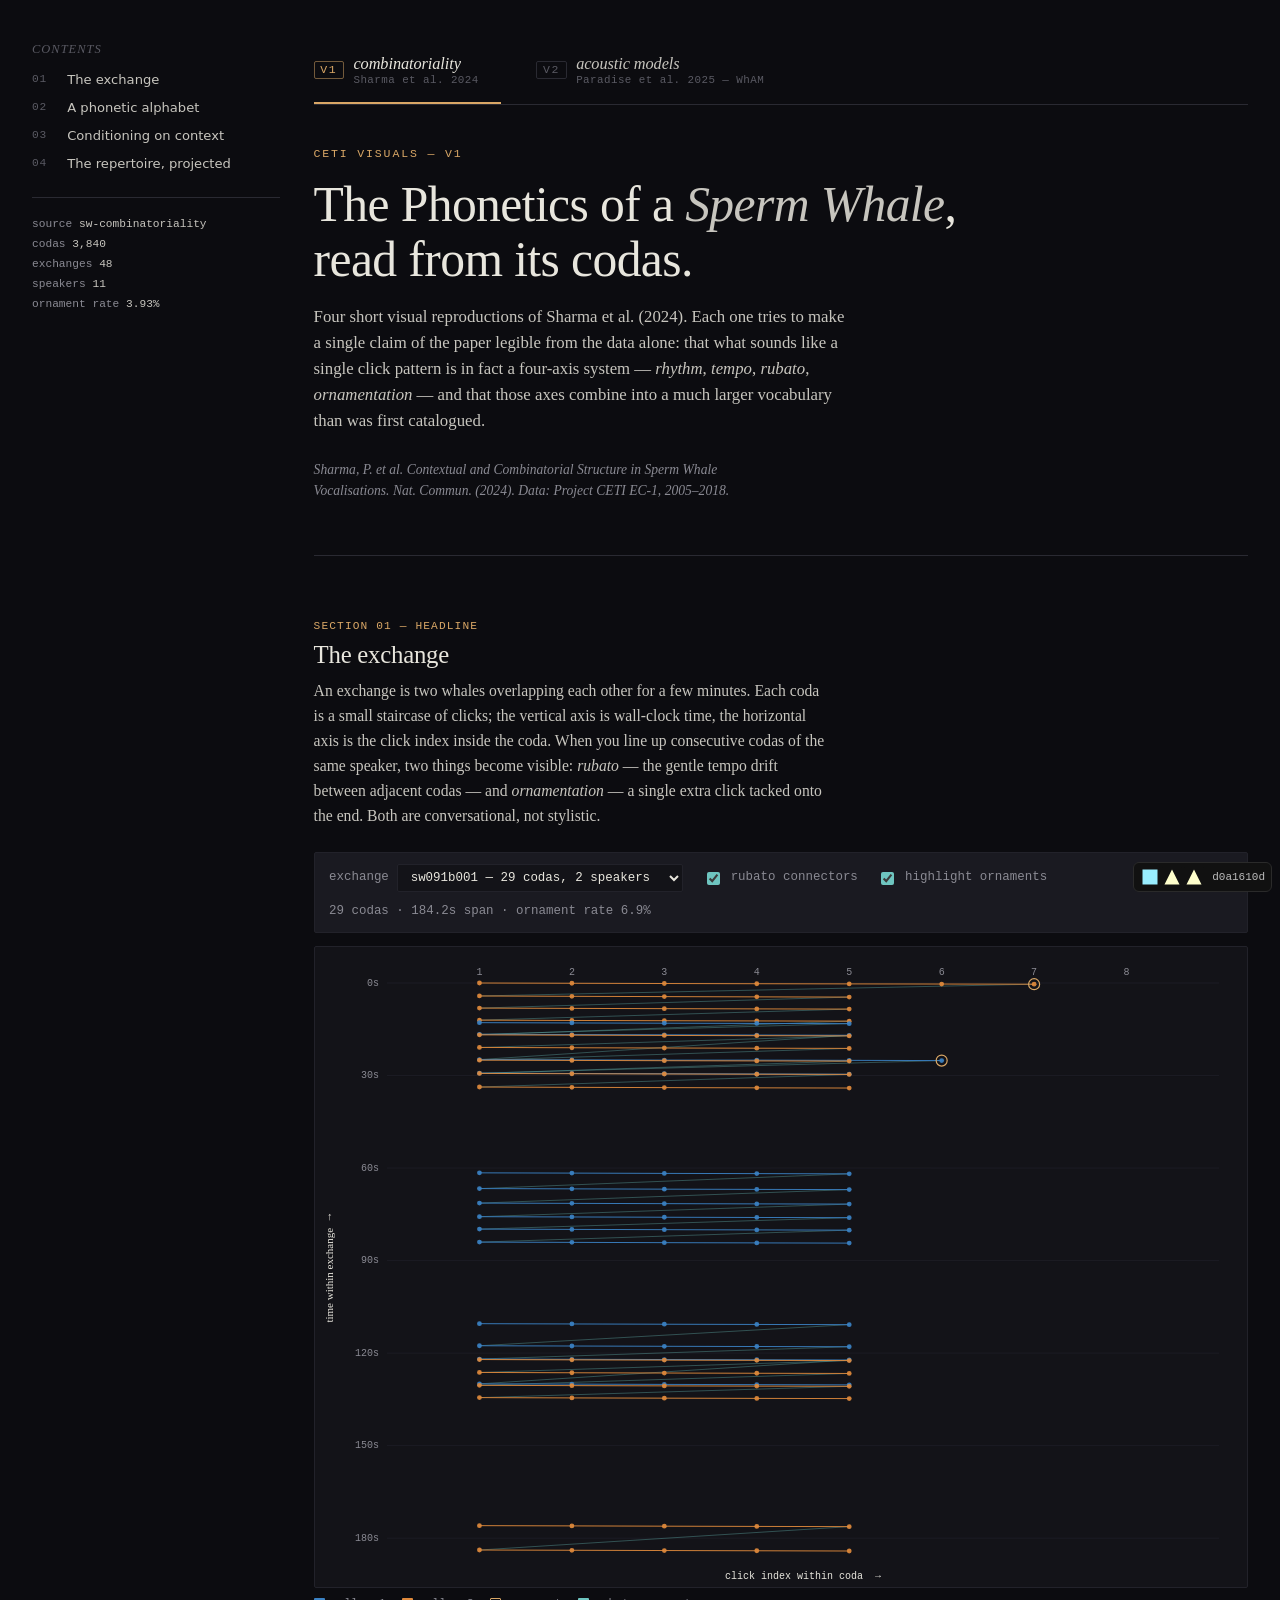
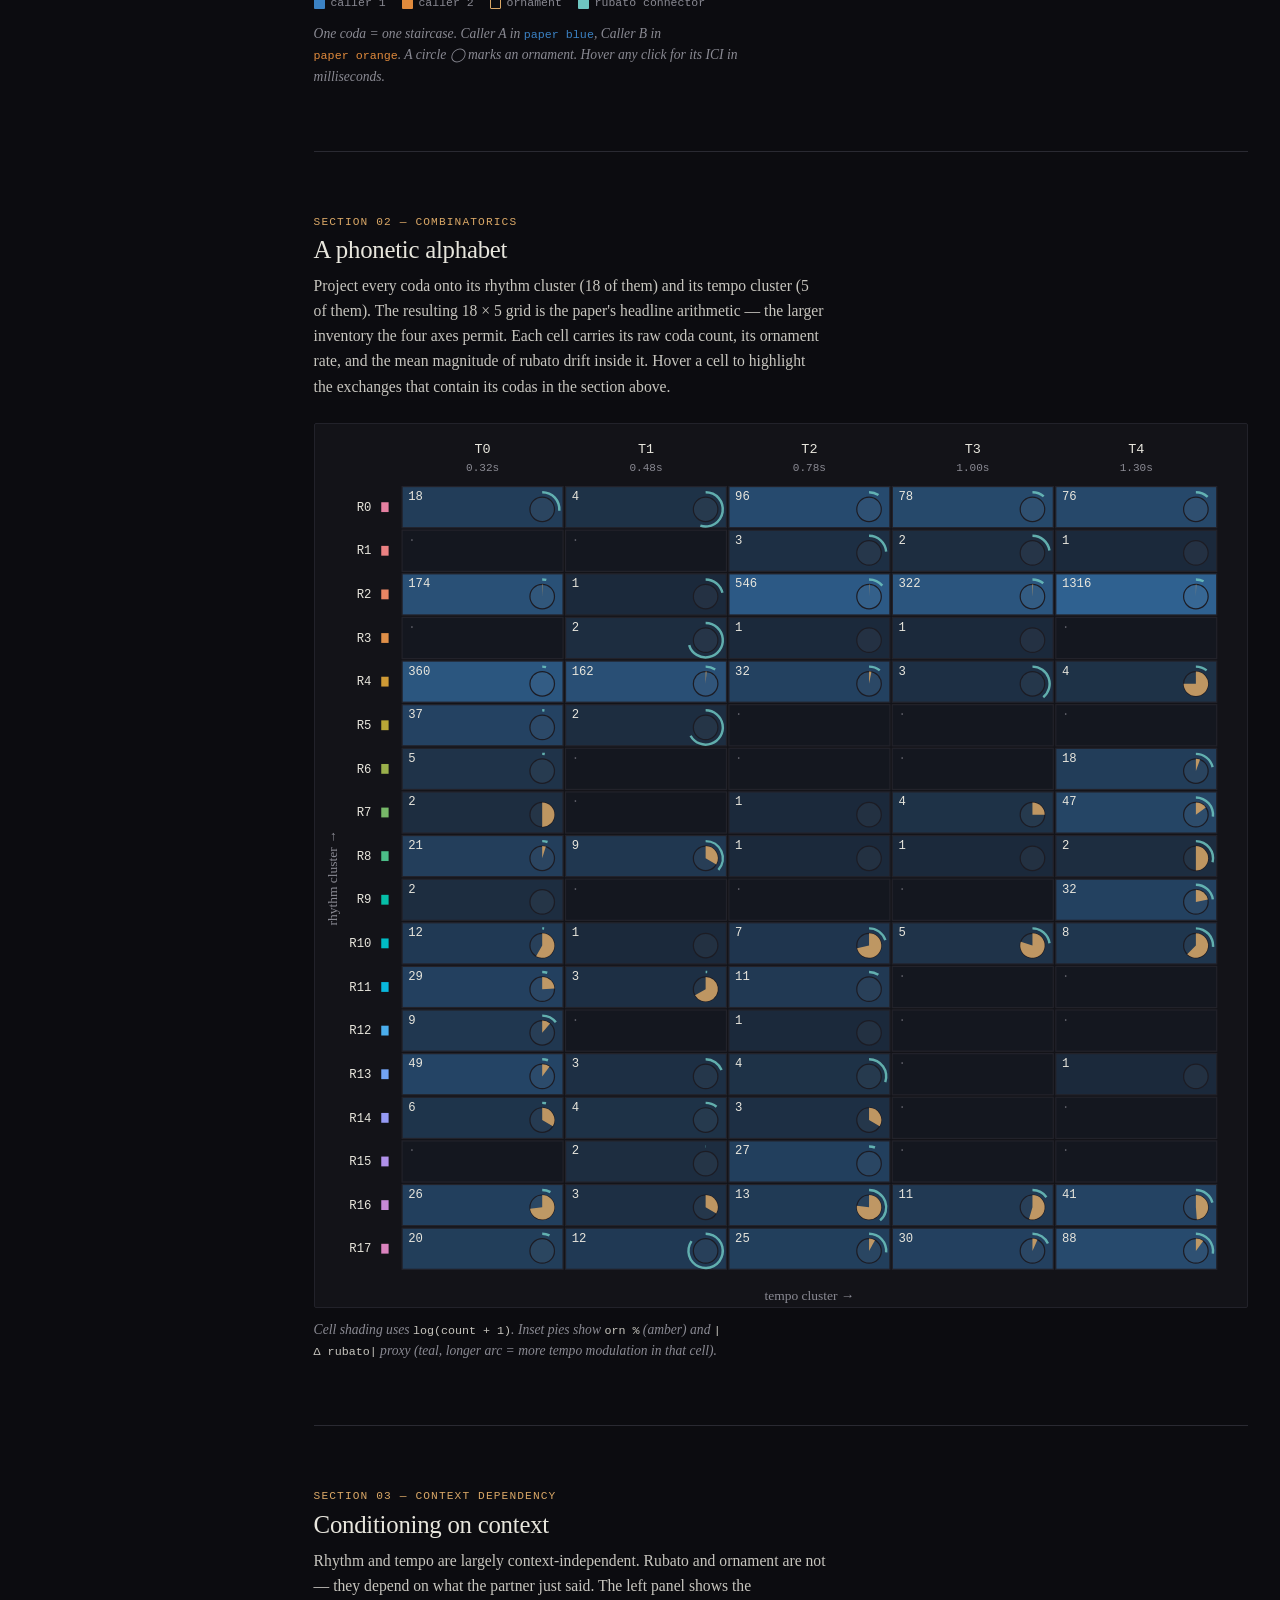
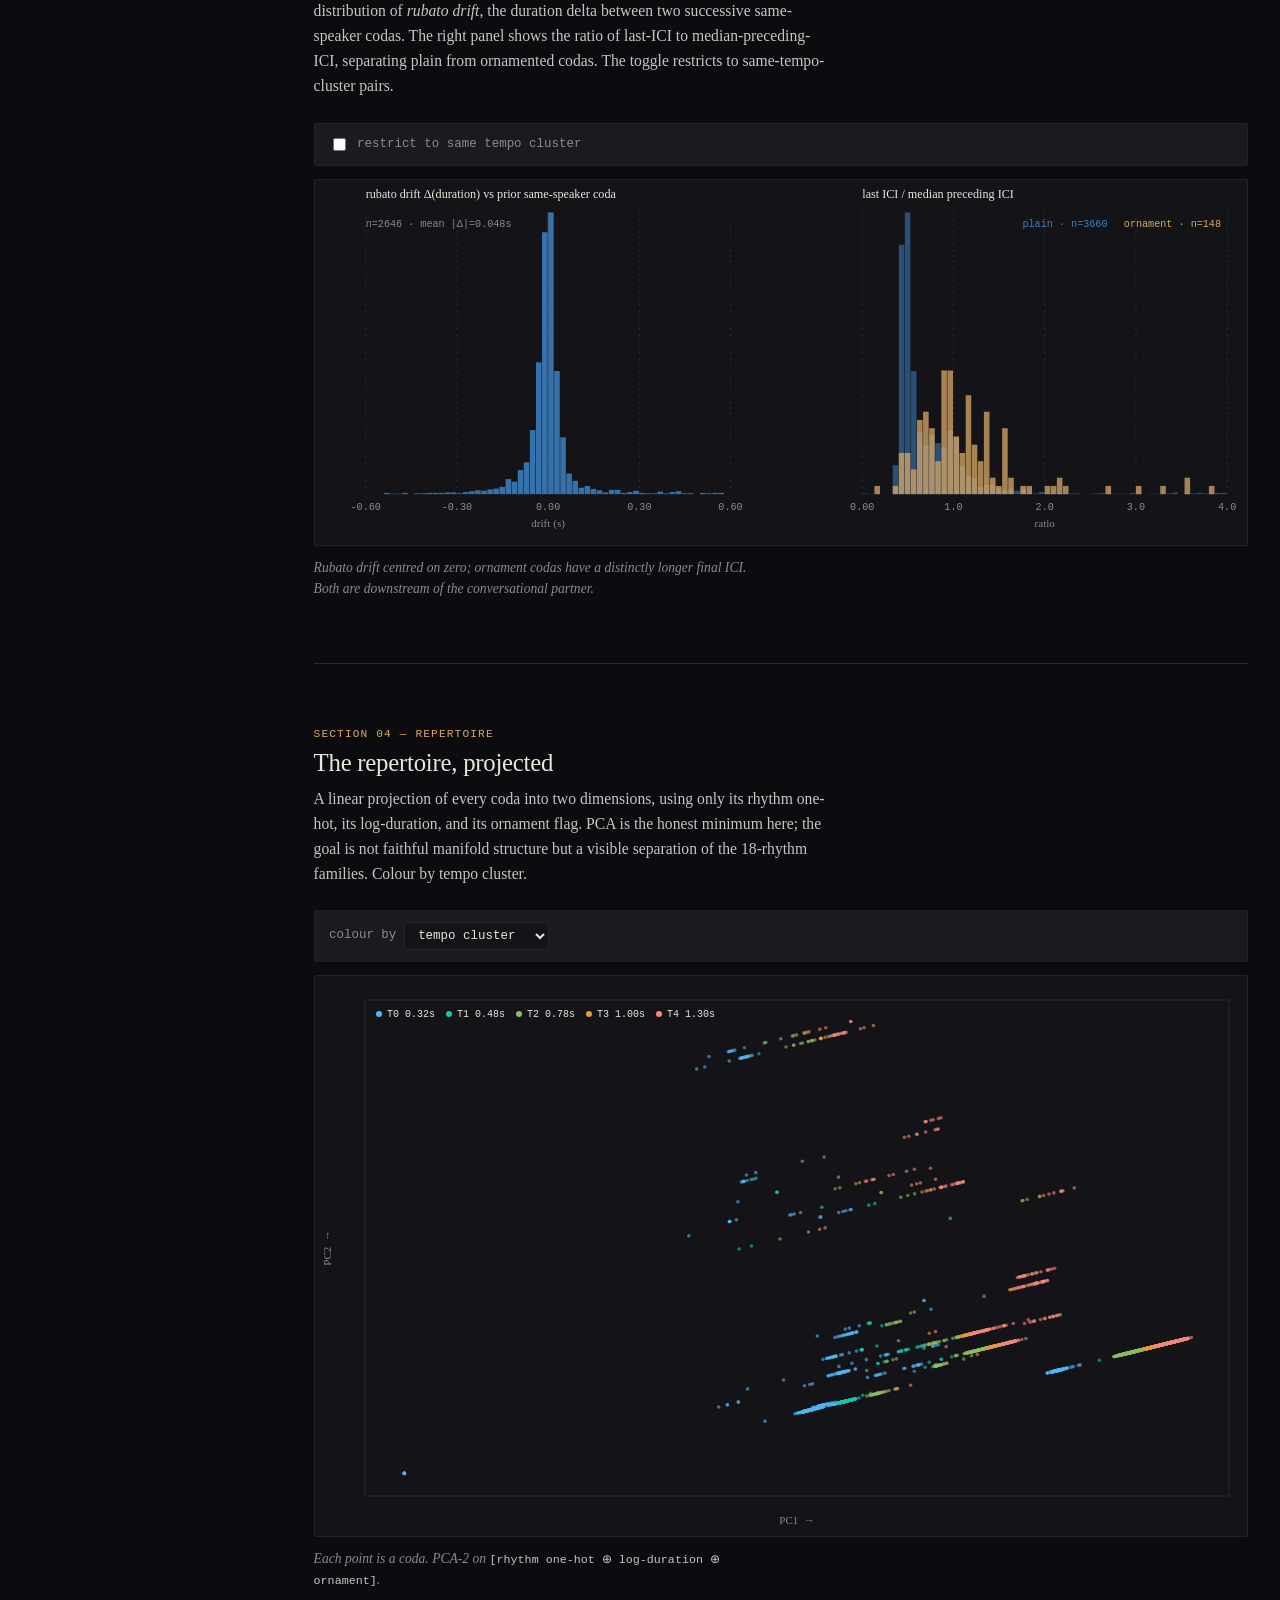
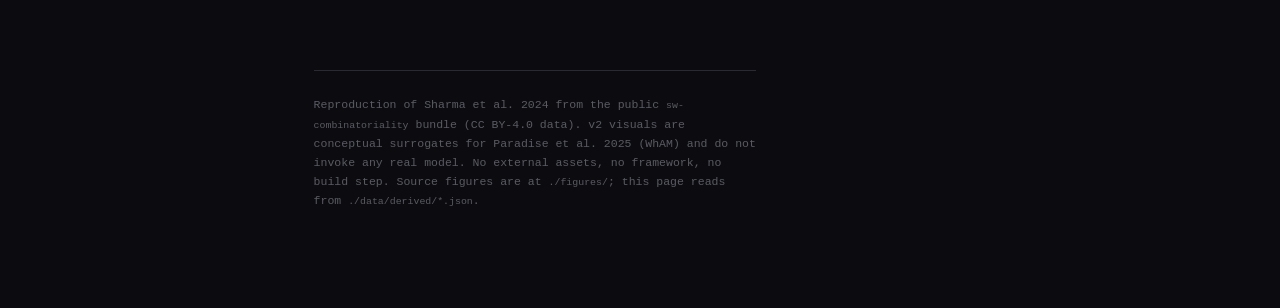
==== web/index.html @ a66e2227 "Initial public release — CETI-visuals v2 Local interactive reproductions of Sharma et al. (Nat Commu" ====
<!doctype html>
<html lang="en">
<head>
<meta charset="utf-8" />
<meta name="viewport" content="width=device-width, initial-scale=1" />
<title>The Phonetics of a Sperm Whale — a reproduction</title>
<link rel="stylesheet" href="styles.css?v=d0a1610d" />
  <meta http-equiv="Cache-Control" content="no-cache, no-store, must-revalidate">
  <meta http-equiv="Pragma" content="no-cache">
  <meta http-equiv="Expires" content="0">
  <meta name="cb" content="d0a1610d">
  <link rel="icon" type="image/svg+xml" href="public/cb-shapes/16.svg?v=d0a1610d">
  <script src="public/cb-badge.js?v=d0a1610d" defer></script>
</head>
<body>
<div class="page">

<aside class="toc" aria-label="Contents">
  <h2>Contents</h2>
  <ol id="toc-v1" class="toc-list">
    <li><a href="#v1/exchange">The exchange</a></li>
    <li><a href="#v1/grid">A phonetic alphabet</a></li>
    <li><a href="#v1/context">Conditioning on context</a></li>
    <li><a href="#v1/embedding">The repertoire, projected</a></li>
  </ol>
  <ol id="toc-v2" class="toc-list" hidden>
    <li><a href="#v2/pseudocoda">Pseudocoda playground</a></li>
    <li><a href="#v2/translation">Translation lattice</a></li>
    <li><a href="#v2/unmask">Token-stream unmask</a></li>
  </ol>
  <dl class="meta" id="dataset-meta">
    <dt>source</dt><dd>sw-combinatoriality</dd>
    <dt>codas</dt><dd id="m-codas">—</dd>
    <dt>exchanges</dt><dd id="m-exchanges">—</dd>
    <dt>speakers</dt><dd id="m-speakers">—</dd>
    <dt>ornament rate</dt><dd id="m-orn">—</dd>
  </dl>
</aside>

<main>

  <nav class="tab-bar" role="tablist" aria-label="Iterations">
    <button id="tab-v1" class="tab-button is-active" role="tab" aria-selected="true" data-tab="v1">
      <span class="tab-num">v1</span><span class="tab-label">combinatoriality</span>
      <span class="tab-meta">Sharma et&nbsp;al. 2024</span>
    </button>
    <button id="tab-v2" class="tab-button" role="tab" aria-selected="false" data-tab="v2">
      <span class="tab-num">v2</span><span class="tab-label">acoustic models</span>
      <span class="tab-meta">Paradise et&nbsp;al. 2025 — WhAM</span>
    </button>
  </nav>

  <!-- ============================ V1 GROUP ============================ -->
  <div class="tab-pane" data-pane="v1">

  <header class="cover">
    <div class="eyebrow">CETI visuals — v1</div>
    <h1>The Phonetics of a <em>Sperm Whale</em>,<br/>read from its codas.</h1>
    <p class="lede">
      Four short visual reproductions of Sharma et&nbsp;al. (2024). Each one tries
      to make a single claim of the paper legible from the data alone: that what
      sounds like a single click pattern is in fact a four-axis system —
      <em>rhythm</em>, <em>tempo</em>, <em>rubato</em>, <em>ornamentation</em> —
      and that those axes combine into a much larger vocabulary than was first
      catalogued.
    </p>
    <p class="citation">
      Sharma, P.&nbsp;et&nbsp;al. <em>Contextual and Combinatorial Structure in
      Sperm Whale Vocalisations.</em> Nat. Commun. (2024). Data: Project&nbsp;CETI
      EC-1, 2005&ndash;2018.
    </p>
  </header>

  <!-- 1. EXCHANGE PLOT -->
  <section class="visual" id="v1/exchange">
    <header>
      <h2><span class="num">Section 01 — headline</span>The exchange</h2>
      <p class="blurb">
        An exchange is two whales overlapping each other for a few minutes. Each
        coda is a small staircase of clicks; the vertical axis is wall-clock
        time, the horizontal axis is the click index inside the coda. When you
        line up consecutive codas of the same speaker, two things become
        visible: <em>rubato</em> — the gentle tempo drift between adjacent codas
        — and <em>ornamentation</em> — a single extra click tacked onto the
        end. Both are conversational, not stylistic.
      </p>
    </header>

    <div class="controls">
      <label>exchange
        <select id="ex-select"></select>
      </label>
      <label>
        <input type="checkbox" id="ex-rubato" checked />
        rubato connectors
      </label>
      <label>
        <input type="checkbox" id="ex-ornament" checked />
        highlight ornaments
      </label>
      <span style="flex: 1"></span>
      <span id="ex-summary" style="color: var(--muted);"></span>
    </div>

    <div class="viz-frame" id="ex-frame">
      <canvas id="exchange-canvas" width="900" height="640"></canvas>
      <div class="tooltip" id="ex-tooltip" style="opacity: 0;"></div>
    </div>
    <div class="legend" id="ex-legend"></div>
    <p class="caption">
      One coda = one staircase. Caller&nbsp;A in <span class="mono" style="color:#3b82c4">paper&nbsp;blue</span>,
      Caller&nbsp;B in <span class="mono" style="color:#e08a3c">paper&nbsp;orange</span>.
      A circle&nbsp;◯ marks an ornament. Hover any click for its ICI in
      milliseconds.
    </p>
  </section>

  <!-- 2. PHONETIC ALPHABET GRID -->
  <section class="visual" id="v1/grid">
    <header>
      <h2><span class="num">Section 02 — combinatorics</span>A phonetic alphabet</h2>
      <p class="blurb">
        Project every coda onto its rhythm cluster (18 of them) and its tempo
        cluster (5 of them). The resulting 18&nbsp;&times;&nbsp;5 grid is the
        paper's headline arithmetic — the larger inventory the four axes
        permit. Each cell carries its raw coda count, its ornament rate, and
        the mean magnitude of rubato drift inside it. Hover a cell to highlight
        the exchanges that contain its codas in the section above.
      </p>
    </header>
    <div class="viz-frame" id="grid-frame">
      <svg id="grid-svg" viewBox="0 0 760 720" preserveAspectRatio="xMidYMid meet"></svg>
      <div class="tooltip" id="grid-tooltip" style="opacity: 0;"></div>
    </div>
    <p class="caption">
      Cell shading uses <span class="mono">log(count&nbsp;+&nbsp;1)</span>. Inset
      pies show <span class="mono">orn&nbsp;%</span> (amber)
      and <span class="mono">|Δ&nbsp;rubato|</span> proxy (teal, longer arc = more
      tempo modulation in that cell).
    </p>
  </section>

  <!-- 3. CONTEXT-CONDITIONAL DISTRIBUTIONS -->
  <section class="visual" id="v1/context">
    <header>
      <h2><span class="num">Section 03 — context dependency</span>Conditioning on context</h2>
      <p class="blurb">
        Rhythm and tempo are largely context-independent. Rubato and ornament
        are not — they depend on what the partner just said. The left panel
        shows the distribution of <em>rubato drift</em>, the duration delta
        between two successive same-speaker codas. The right panel shows the
        ratio of last-ICI to median-preceding-ICI, separating plain from
        ornamented codas. The toggle restricts to same-tempo-cluster pairs.
      </p>
    </header>
    <div class="controls">
      <label>
        <input type="checkbox" id="ctx-same-tempo" />
        restrict to same tempo cluster
      </label>
    </div>
    <div class="viz-frame" id="context-frame">
      <svg id="context-svg" viewBox="0 0 920 360" preserveAspectRatio="xMidYMid meet"></svg>
    </div>
    <p class="caption">
      Rubato drift centred on zero; ornament codas have a distinctly longer
      final ICI. Both are downstream of the conversational partner.
    </p>
  </section>

  <!-- 4. 2D EMBEDDING -->
  <section class="visual" id="v1/embedding">
    <header>
      <h2><span class="num">Section 04 — repertoire</span>The repertoire, projected</h2>
      <p class="blurb">
        A linear projection of every coda into two dimensions, using only its
        rhythm one-hot, its log-duration, and its ornament flag. PCA is the
        honest minimum here; the goal is not faithful manifold structure but a
        visible separation of the 18-rhythm families. Colour by tempo cluster.
      </p>
    </header>
    <div class="controls">
      <label>colour by
        <select id="emb-colour-by">
          <option value="tempo">tempo cluster</option>
          <option value="rhythm">rhythm cluster</option>
          <option value="ornament">ornament</option>
          <option value="speaker">speaker</option>
        </select>
      </label>
    </div>
    <div class="viz-frame" id="emb-frame">
      <canvas id="embedding-canvas" width="900" height="560"></canvas>
      <div class="tooltip" id="emb-tooltip" style="opacity: 0;"></div>
    </div>
    <p class="caption">
      Each point is a coda. PCA-2 on
      <span class="mono">[rhythm one-hot ⊕ log-duration ⊕ ornament]</span>.
    </p>
  </section>

  </div><!-- /v1 pane -->

  <!-- ============================ V2 GROUP ============================ -->
  <div class="tab-pane" data-pane="v2" hidden>

  <header class="cover">
    <div class="eyebrow">CETI visuals — v2</div>
    <h1>The <em>Whale Acoustics Model</em>,<br/>read from its tokens.</h1>
    <p class="lede">
      Three counterparts to the WhAM paper. Where v1 reads codas as discrete
      categories, WhAM reads them as audio token sequences and trains a
      transformer to predict, translate, and generate them. The visuals here
      operationalise the three moves WhAM makes:
      <em>generation</em> from latent control, <em>translation</em> from foreign
      acoustic prompts, and <em>iterative unmasking</em> of partially-revealed
      sequences. None of this runs a real transformer in the browser — the goal
      is to make each move legible from a small surrogate.
    </p>
    <p class="citation">
      Paradise, O.&nbsp;et&nbsp;al. <em>WhAM: Towards A Translative Model of
      Sperm Whale Vocalization.</em> NeurIPS 2025 (arXiv:2512.02206).
      Visuals are <em>conceptual</em>, not model outputs.
    </p>
  </header>

  <!-- 1. PSEUDOCODA PLAYGROUND -->
  <section class="visual" id="v2/pseudocoda">
    <header>
      <h2><span class="num">Section 01 — generation</span>Pseudocoda playground</h2>
      <p class="blurb">
        WhAM samples from a learned acoustic distribution. Here we expose the
        four axes from Sharma et&nbsp;al. as direct controls and compose the
        ICI sequence by hand: pick a rhythm shape (normalised cumulative ICI
        centroid), scale by tempo, drift each repeat by a fixed rubato, optionally
        append an ornament click. This is the <em>feature-level</em> analogue of
        WhAM's generation pipeline — what changes when you turn each knob.
      </p>
    </header>
    <div class="controls">
      <label>rhythm
        <select id="ps-rhythm"></select>
      </label>
      <label>tempo
        <select id="ps-tempo"></select>
      </label>
      <label>rubato drift
        <input type="range" id="ps-rubato" min="-0.30" max="0.30" step="0.01" value="0.05" />
        <span class="mono" id="ps-rubato-val">+0.05 s</span>
      </label>
      <label>
        <input type="checkbox" id="ps-ornament" />
        ornament
      </label>
      <label>repeats
        <input type="range" id="ps-repeats" min="1" max="8" step="1" value="3" />
        <span class="mono" id="ps-repeats-val">3</span>
      </label>
      <span style="flex: 1"></span>
      <button id="ps-play" type="button">▶ play</button>
    </div>
    <div class="viz-frame" id="ps-frame">
      <canvas id="pseudocoda-canvas" width="900" height="420"></canvas>
      <div class="tooltip" id="ps-tooltip" style="opacity: 0;"></div>
    </div>
    <p class="caption">
      Each staircase is one synthetic coda. Across repeats, the tempo drifts by
      <span class="mono">±rubato</span> seconds per repeat. The ornament toggle
      duplicates the final ICI as a trailing click. Audio = 1&nbsp;ms exponentially
      decaying sine bursts at 5&nbsp;kHz, played at the ICI timestamps.
    </p>
  </section>

  <!-- 2. TRANSLATION LATTICE -->
  <section class="visual" id="v2/translation">
    <header>
      <h2><span class="num">Section 02 — translation</span>Translation lattice</h2>
      <p class="blurb">
        WhAM translates non-coda audio into coda acoustic style; the Fréchet
        Audio Distance to natural codas drops dramatically. We can't run the
        model in the browser, but we can pose the geometric question: given a
        few synthetic input prompts in feature space, where does each one land
        when projected onto the nearest natural-coda neighbourhood? The dotted
        baseline is the median pairwise distance among natural codas — the
        threshold below which WhAM's output is FAD-indistinguishable.
      </p>
    </header>
    <div class="controls">
      <label>
        <input type="checkbox" id="tx-translate" />
        translate
      </label>
      <label>distance
        <select id="tx-metric">
          <option value="euclid">euclidean</option>
          <option value="cosine">cosine</option>
        </select>
      </label>
      <span style="flex: 1"></span>
      <span id="tx-summary" style="color: var(--muted);"></span>
    </div>
    <div class="viz-frame" id="tx-frame">
      <canvas id="translation-canvas" width="900" height="520"></canvas>
      <div class="tooltip" id="tx-tooltip" style="opacity: 0;"></div>
    </div>
    <p class="caption">
      Background grey = natural-coda PCA cloud (same projection as v1
      §4). Foreground markers = synthetic input prompts. With <em>translate</em>
      off, each prompt sits in its own corner of feature space. On, each animates
      to its nearest natural-coda neighbour; the diamond is the post-translation
      position, the line is the path.
    </p>
  </section>

  <!-- 3. TOKEN-STREAM UNMASK -->
  <section class="visual" id="v2/unmask">
    <header>
      <h2><span class="num">Section 03 — iterative unmask</span>Token-stream unmask</h2>
      <p class="blurb">
        VampNet (WhAM's base) tokenises audio, masks a random subset of tokens,
        and generates the missing ones via iterative parallel decoding — each
        step fills the most-confident positions first. Here we run the same loop
        at the ICI level: take a real coda, mask 40 % of its positions, and
        fill them one round at a time using the natural-coda cloud as a
        nearest-neighbour oracle. The certainty heat-strip below the tiles shows
        how confident the predictor is at each remaining masked position.
      </p>
    </header>
    <div class="controls">
      <label>coda
        <select id="um-coda"></select>
      </label>
      <button id="um-mask" type="button">mask 40&nbsp;%</button>
      <button id="um-step" type="button">step</button>
      <button id="um-reset" type="button">reset</button>
      <span style="flex: 1"></span>
      <span id="um-summary" style="color: var(--muted);"></span>
    </div>
    <div class="viz-frame" id="um-frame">
      <canvas id="unmask-canvas" width="900" height="320"></canvas>
      <div class="tooltip" id="um-tooltip" style="opacity: 0;"></div>
    </div>
    <p class="caption">
      One tile per click position; colour bins the ICI (faster = blue, slower =
      amber). Grey tiles are masked. Each <em>step</em> reveals the most-confident
      masked positions in parallel; below, the certainty strip
      (1&nbsp;−&nbsp;normalised distance) shrinks as the predictor commits.
    </p>
  </section>

  </div><!-- /v2 pane -->

  <footer class="foot">
    Reproduction of Sharma et&nbsp;al. 2024 from the public
    <span class="mono">sw-combinatoriality</span> bundle (CC&nbsp;BY-4.0 data).
    v2 visuals are conceptual surrogates for Paradise et&nbsp;al. 2025 (WhAM)
    and do not invoke any real model. No external assets, no framework, no
    build step. Source figures are at <span class="mono">./figures/</span>;
    this page reads from <span class="mono">./data/derived/*.json</span>.
  </footer>

</main>
</div>

<script type="module" src="app.js?v=d0a1610d"></script>
</body>
</html>
---- web/styles.css ----
/*
 * CETI-visuals — dark editorial typography for a scientific monograph
 *
 * Internal colour reasoning in OKLCH; output is sRGB hex baked at design time.
 *   bg:        L=0.13 — near-black, sits below paper
 *   surface:   L=0.18 — panel surfaces
 *   ink:       L=0.92 C=0.01 H=80 — warm off-white body text
 *   muted:     L=0.68 — secondary text
 *   amber:     L=0.78 C=0.13 H=80 — ornament + emphasis (chrome)
 *   teal:      L=0.72 C=0.10 H=200 — links + hover (chrome)
 *   paper-blue / paper-orange: data encodings ONLY, never chrome
 */

:root {
  --bg: #0c0c10;
  --bg-elevated: #131318;
  --surface: #1a1a21;
  --border: #22222a;
  --ink: #e8e6dd;
  --ink-soft: #c7c5be;
  --muted: #8a8a93;
  --muted-soft: #5a5a63;
  --amber: #d9a766;
  --teal: #6ec5c0;
  --rule: #2a2a32;

  --paper-blue: #3b82c4;
  --paper-orange: #e08a3c;

  --serif: "Source Serif 4", "Source Serif Pro", "EB Garamond", Georgia, serif;
  --mono: "JetBrains Mono", "SF Mono", ui-monospace, Menlo, monospace;
  --sans: -apple-system, BlinkMacSystemFont, system-ui, sans-serif;

  --measure-prose: 64ch;
  --measure-figure: 92ch;
  --gutter: 1.6rem;
}

* { box-sizing: border-box; }

html, body {
  margin: 0;
  padding: 0;
  background: var(--bg);
  color: var(--ink);
  font-family: var(--serif);
  font-size: 16px;
  line-height: 1.55;
  font-feature-settings: "kern", "liga", "onum";
  text-rendering: optimizeLegibility;
  -webkit-font-smoothing: antialiased;
}

a {
  color: var(--teal);
  text-decoration: none;
  border-bottom: 1px solid color-mix(in srgb, var(--teal) 35%, transparent);
  transition: border-color 120ms;
}
a:hover { border-bottom-color: var(--teal); }

code, kbd, samp, .mono { font-family: var(--mono); font-size: 0.86em; }

/* Page frame ---------------------------------------------------------------- */

.page {
  display: grid;
  grid-template-columns: 16rem minmax(0, 1fr);
  gap: var(--gutter);
  max-width: 1480px;
  margin: 0 auto;
  padding: 2.5rem 2rem 6rem;
}

@media (max-width: 900px) {
  .page { grid-template-columns: 1fr; padding: 1.25rem 1rem 4rem; }
  .toc { position: static; }
}

/* Table of contents -------------------------------------------------------- */

.toc {
  position: sticky;
  top: 1.5rem;
  align-self: start;
  font-family: var(--sans);
  font-size: 0.82rem;
  line-height: 1.45;
  color: var(--muted);
  padding-right: 0.5rem;
  max-height: calc(100vh - 3rem);
  overflow-y: auto;
}

.toc h2 {
  font-family: var(--serif);
  font-style: italic;
  font-weight: 400;
  font-size: 0.78rem;
  letter-spacing: 0.08em;
  text-transform: uppercase;
  color: var(--muted-soft);
  margin: 0 0 0.75rem;
}

.toc ol { list-style: none; padding: 0; margin: 0; counter-reset: section; }
.toc li {
  counter-increment: section;
  margin: 0.55rem 0;
  position: relative;
  padding-left: 2.2rem;
}
.toc li::before {
  content: counter(section, decimal-leading-zero);
  position: absolute;
  left: 0;
  top: 0.1em;
  font-family: var(--mono);
  font-size: 0.7rem;
  color: var(--muted-soft);
  letter-spacing: 0.06em;
}
.toc a {
  color: var(--ink-soft);
  border-bottom: none;
}
.toc a:hover { color: var(--teal); }
.toc .meta {
  margin-top: 1.5rem;
  padding-top: 1rem;
  border-top: 1px solid var(--rule);
  font-family: var(--mono);
  font-size: 0.7rem;
  color: var(--muted-soft);
  line-height: 1.8;
}
.toc .meta dt { display: inline; color: var(--muted); }
.toc .meta dd { display: inline; margin: 0; color: var(--ink-soft); }
.toc .meta dt::after { content: "  "; }
.toc .meta dd::after { content: ""; display: block; }

/* Main column -------------------------------------------------------------- */

main { min-width: 0; }

/* Tab bar ------------------------------------------------------------------ */

.tab-bar {
  display: flex;
  gap: 0;
  align-items: stretch;
  border-bottom: 1px solid var(--rule);
  margin-bottom: 2.5rem;
}
.tab-button {
  appearance: none;
  background: transparent;
  border: none;
  border-bottom: 2px solid transparent;
  color: var(--muted);
  font-family: var(--serif);
  font-size: 0.95rem;
  text-align: left;
  padding: 0.85rem 1.4rem 0.95rem 0;
  margin-right: 2.2rem;
  cursor: pointer;
  position: relative;
  transition: color 120ms, border-color 120ms;
  display: grid;
  grid-template-columns: auto 1fr;
  grid-template-rows: auto auto;
  column-gap: 0.6rem;
  row-gap: 0.05rem;
  align-items: baseline;
}
.tab-button .tab-num {
  grid-row: 1 / span 2;
  align-self: center;
  font-family: var(--mono);
  font-size: 0.72rem;
  letter-spacing: 0.14em;
  text-transform: uppercase;
  color: var(--muted-soft);
  border: 1px solid var(--rule);
  padding: 0.12rem 0.35rem;
  border-radius: 2px;
  line-height: 1;
}
.tab-button .tab-label {
  font-style: italic;
  font-size: 1.02rem;
  color: var(--ink-soft);
  letter-spacing: -0.005em;
}
.tab-button .tab-meta {
  font-family: var(--mono);
  font-size: 0.68rem;
  color: var(--muted-soft);
  letter-spacing: 0.04em;
  text-transform: none;
}
.tab-button:hover { color: var(--teal); }
.tab-button:hover .tab-label { color: var(--teal); }
.tab-button.is-active {
  border-bottom-color: var(--amber);
  color: var(--ink);
}
.tab-button.is-active .tab-num {
  color: var(--amber);
  border-color: color-mix(in srgb, var(--amber) 50%, transparent);
}
.tab-button.is-active .tab-label { color: var(--ink); font-style: italic; }
.tab-button:focus-visible { outline: 1px solid var(--teal); outline-offset: 2px; }

.tab-pane[hidden] { display: none; }

.cover {
  padding-bottom: 2.5rem;
  border-bottom: 1px solid var(--rule);
  margin-bottom: 2.5rem;
}
.cover .eyebrow {
  font-family: var(--mono);
  font-size: 0.72rem;
  letter-spacing: 0.16em;
  text-transform: uppercase;
  color: var(--amber);
  margin-bottom: 1rem;
}
.cover h1 {
  font-family: var(--serif);
  font-weight: 400;
  font-size: clamp(2rem, 4.5vw, 3.1rem);
  line-height: 1.1;
  letter-spacing: -0.012em;
  margin: 0 0 1rem;
  max-width: 26ch;
}
.cover h1 em { font-style: italic; color: var(--ink-soft); }
.cover .lede {
  font-family: var(--serif);
  font-size: 1.05rem;
  line-height: 1.55;
  color: var(--ink-soft);
  max-width: var(--measure-prose);
  margin: 0;
}
.cover .citation {
  margin-top: 1.6rem;
  font-size: 0.85rem;
  color: var(--muted);
  font-style: italic;
  max-width: var(--measure-prose);
}

section.visual {
  margin: 4rem 0;
  scroll-margin-top: 1rem;
}
section.visual + section.visual { border-top: 1px solid var(--rule); padding-top: 4rem; }

section.visual header {
  margin-bottom: 1.5rem;
  max-width: var(--measure-prose);
}
section.visual h2 {
  font-family: var(--serif);
  font-weight: 400;
  font-size: 1.55rem;
  line-height: 1.2;
  margin: 0 0 0.5rem;
  color: var(--ink);
  letter-spacing: -0.01em;
}
section.visual h2 .num {
  font-family: var(--mono);
  font-size: 0.7rem;
  font-weight: 400;
  letter-spacing: 0.1em;
  color: var(--amber);
  display: block;
  text-transform: uppercase;
  margin-bottom: 0.4rem;
}
section.visual .blurb {
  color: var(--ink-soft);
  font-size: 0.98rem;
  line-height: 1.6;
  margin: 0;
}

/* Control row -------------------------------------------------------------- */

.controls {
  display: flex;
  flex-wrap: wrap;
  gap: 0.6rem 1.2rem;
  align-items: center;
  padding: 0.7rem 0.9rem;
  background: var(--surface);
  border: 1px solid var(--border);
  border-radius: 2px;
  margin: 1.2rem 0 0.8rem;
  font-family: var(--mono);
  font-size: 0.78rem;
}

.controls label { color: var(--muted); display: inline-flex; align-items: center; gap: 0.5rem; }
.controls select,
.controls button {
  background: var(--bg-elevated);
  color: var(--ink);
  border: 1px solid var(--border);
  font-family: var(--mono);
  font-size: 0.78rem;
  padding: 0.3rem 0.55rem;
  border-radius: 2px;
  outline: none;
}
.controls select:focus,
.controls button:focus { border-color: var(--teal); }
.controls input[type="checkbox"] { accent-color: var(--teal); }
.controls button { cursor: pointer; }
.controls button:hover { border-color: var(--teal); color: var(--teal); }

/* Canvas / SVG containers -------------------------------------------------- */

.viz-frame {
  position: relative;
  background: var(--bg-elevated);
  border: 1px solid var(--border);
  border-radius: 2px;
  padding: 0;
  overflow: hidden;
}
.viz-frame canvas,
.viz-frame svg { display: block; width: 100%; }

.tooltip {
  position: absolute;
  pointer-events: none;
  background: rgba(8, 8, 11, 0.96);
  border: 1px solid var(--border);
  color: var(--ink);
  font-family: var(--mono);
  font-size: 0.74rem;
  line-height: 1.5;
  padding: 0.45rem 0.6rem;
  border-radius: 2px;
  z-index: 50;
  transition: opacity 80ms;
  white-space: pre;
}

.legend {
  display: flex;
  flex-wrap: wrap;
  gap: 1rem;
  margin-top: 0.4rem;
  font-family: var(--mono);
  font-size: 0.72rem;
  color: var(--muted);
}
.legend .swatch {
  display: inline-block;
  width: 0.7rem;
  height: 0.7rem;
  margin-right: 0.35rem;
  vertical-align: middle;
  border-radius: 1px;
}

.caption {
  font-family: var(--serif);
  font-style: italic;
  font-size: 0.85rem;
  line-height: 1.55;
  color: var(--muted);
  margin-top: 0.7rem;
  max-width: var(--measure-prose);
}
.caption .mono { font-style: normal; color: var(--ink-soft); }

/* Range inputs (v2 sliders) ----------------------------------------------- */

.controls input[type="range"] {
  -webkit-appearance: none;
  appearance: none;
  width: 9rem;
  height: 0.3rem;
  background: var(--bg-elevated);
  border: 1px solid var(--border);
  border-radius: 2px;
  outline: none;
  margin: 0 0.3rem;
  vertical-align: middle;
}
.controls input[type="range"]::-webkit-slider-thumb {
  -webkit-appearance: none;
  width: 0.7rem;
  height: 0.95rem;
  background: var(--amber);
  border: none;
  border-radius: 1px;
  cursor: pointer;
}
.controls input[type="range"]::-moz-range-thumb {
  width: 0.7rem;
  height: 0.95rem;
  background: var(--amber);
  border: none;
  border-radius: 1px;
  cursor: pointer;
}
.controls input[type="range"]:focus { border-color: var(--teal); }
.controls .mono { color: var(--ink-soft); font-size: 0.74rem; }

/* Grid (alphabet) cell hover ---------------------------------------------- */

.alphabet-cell { cursor: pointer; transition: opacity 100ms; }
.alphabet-cell:hover { opacity: 0.85; }
.alphabet-cell.selected rect.bg { stroke: var(--amber); stroke-width: 1.5; }

/* Footer ------------------------------------------------------------------ */

footer.foot {
  margin-top: 5rem;
  padding-top: 1.5rem;
  border-top: 1px solid var(--rule);
  color: var(--muted-soft);
  font-family: var(--mono);
  font-size: 0.72rem;
  max-width: var(--measure-prose);
  line-height: 1.65;
}
footer.foot a { color: var(--muted); border-bottom-color: transparent; }
footer.foot a:hover { color: var(--teal); }
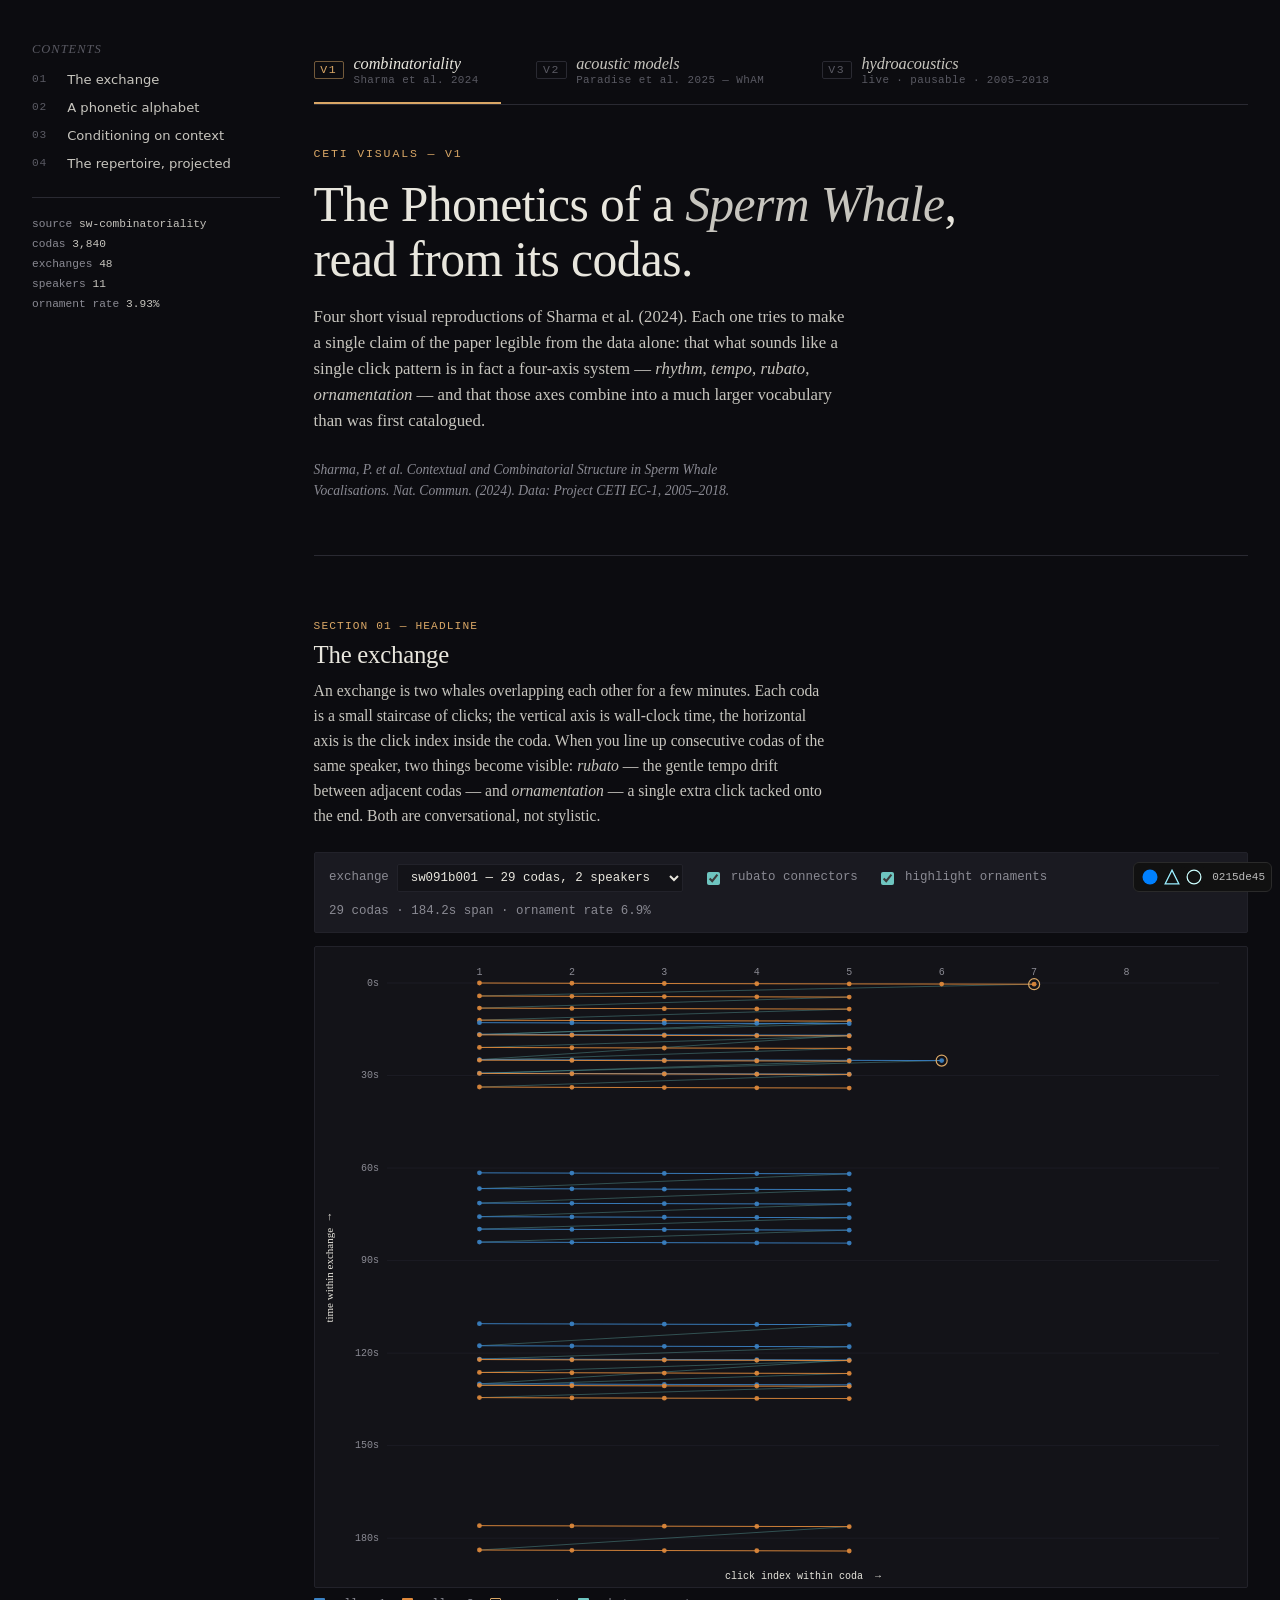
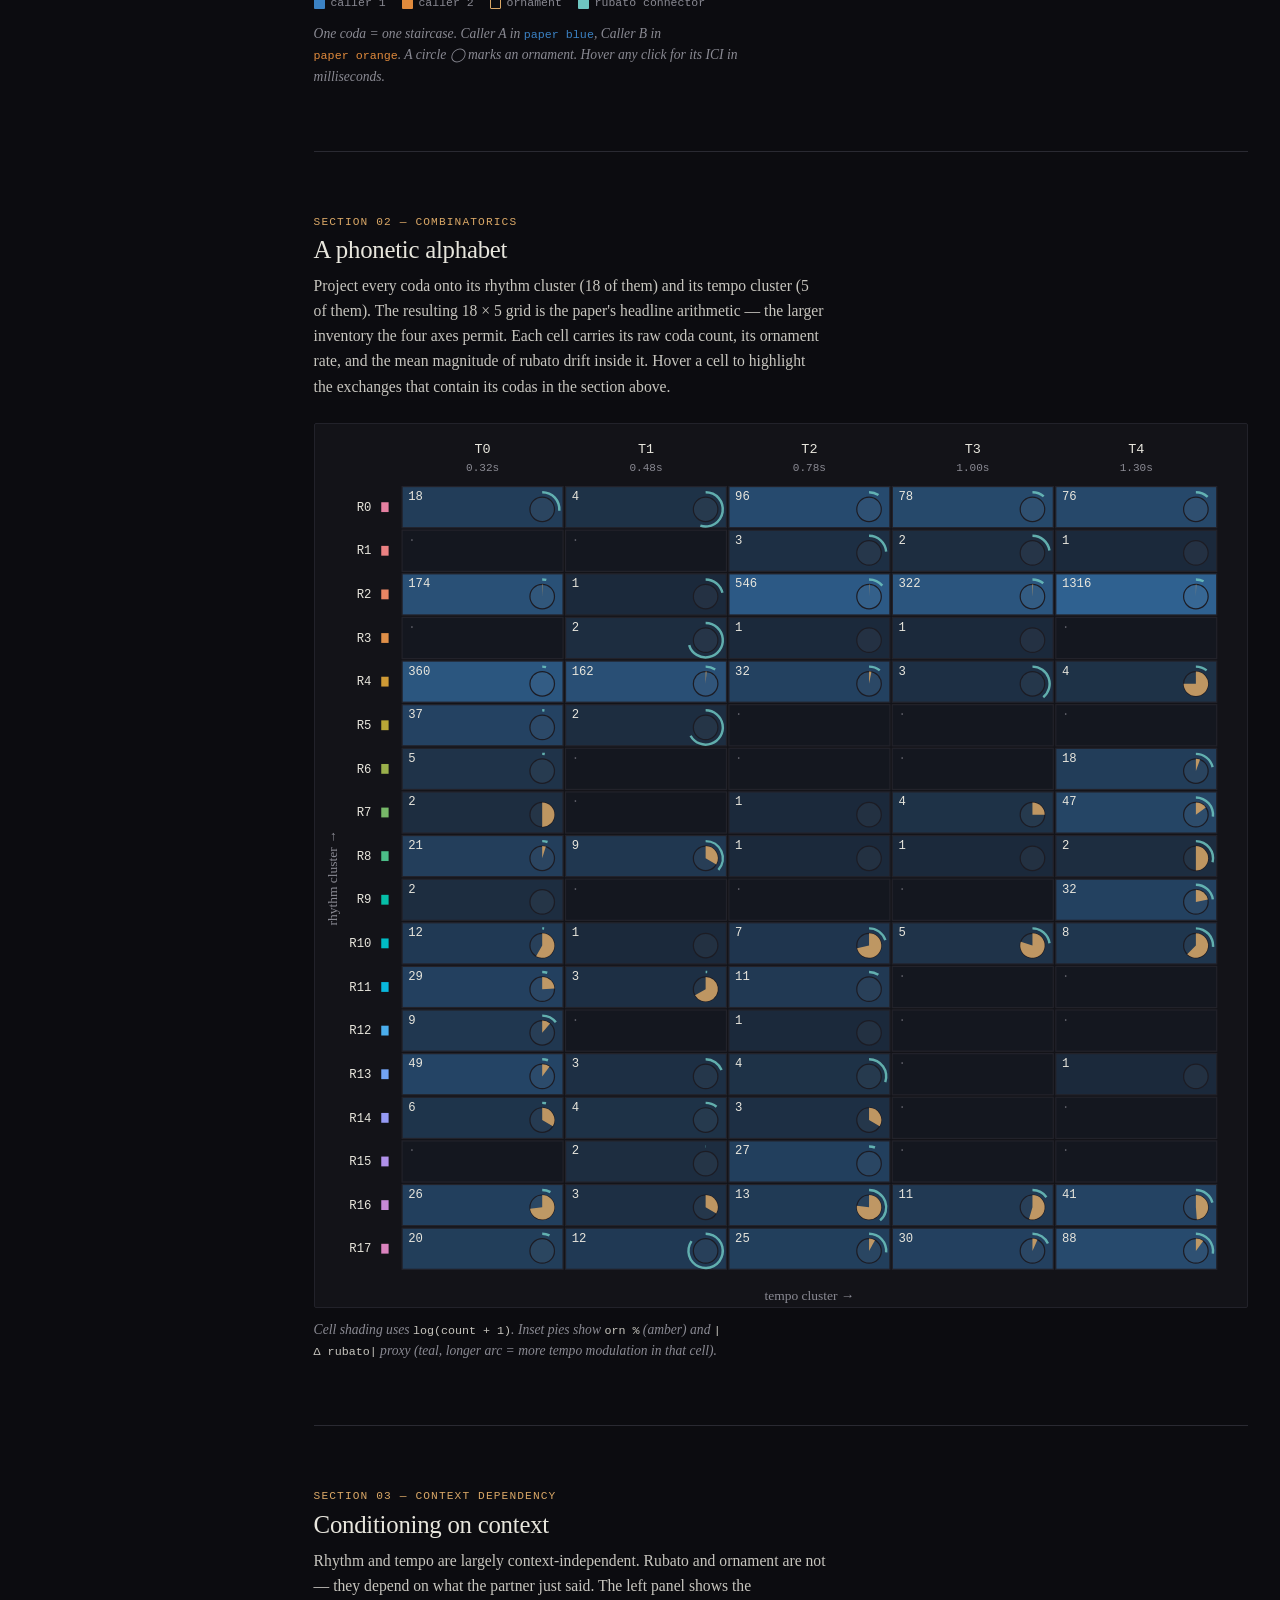
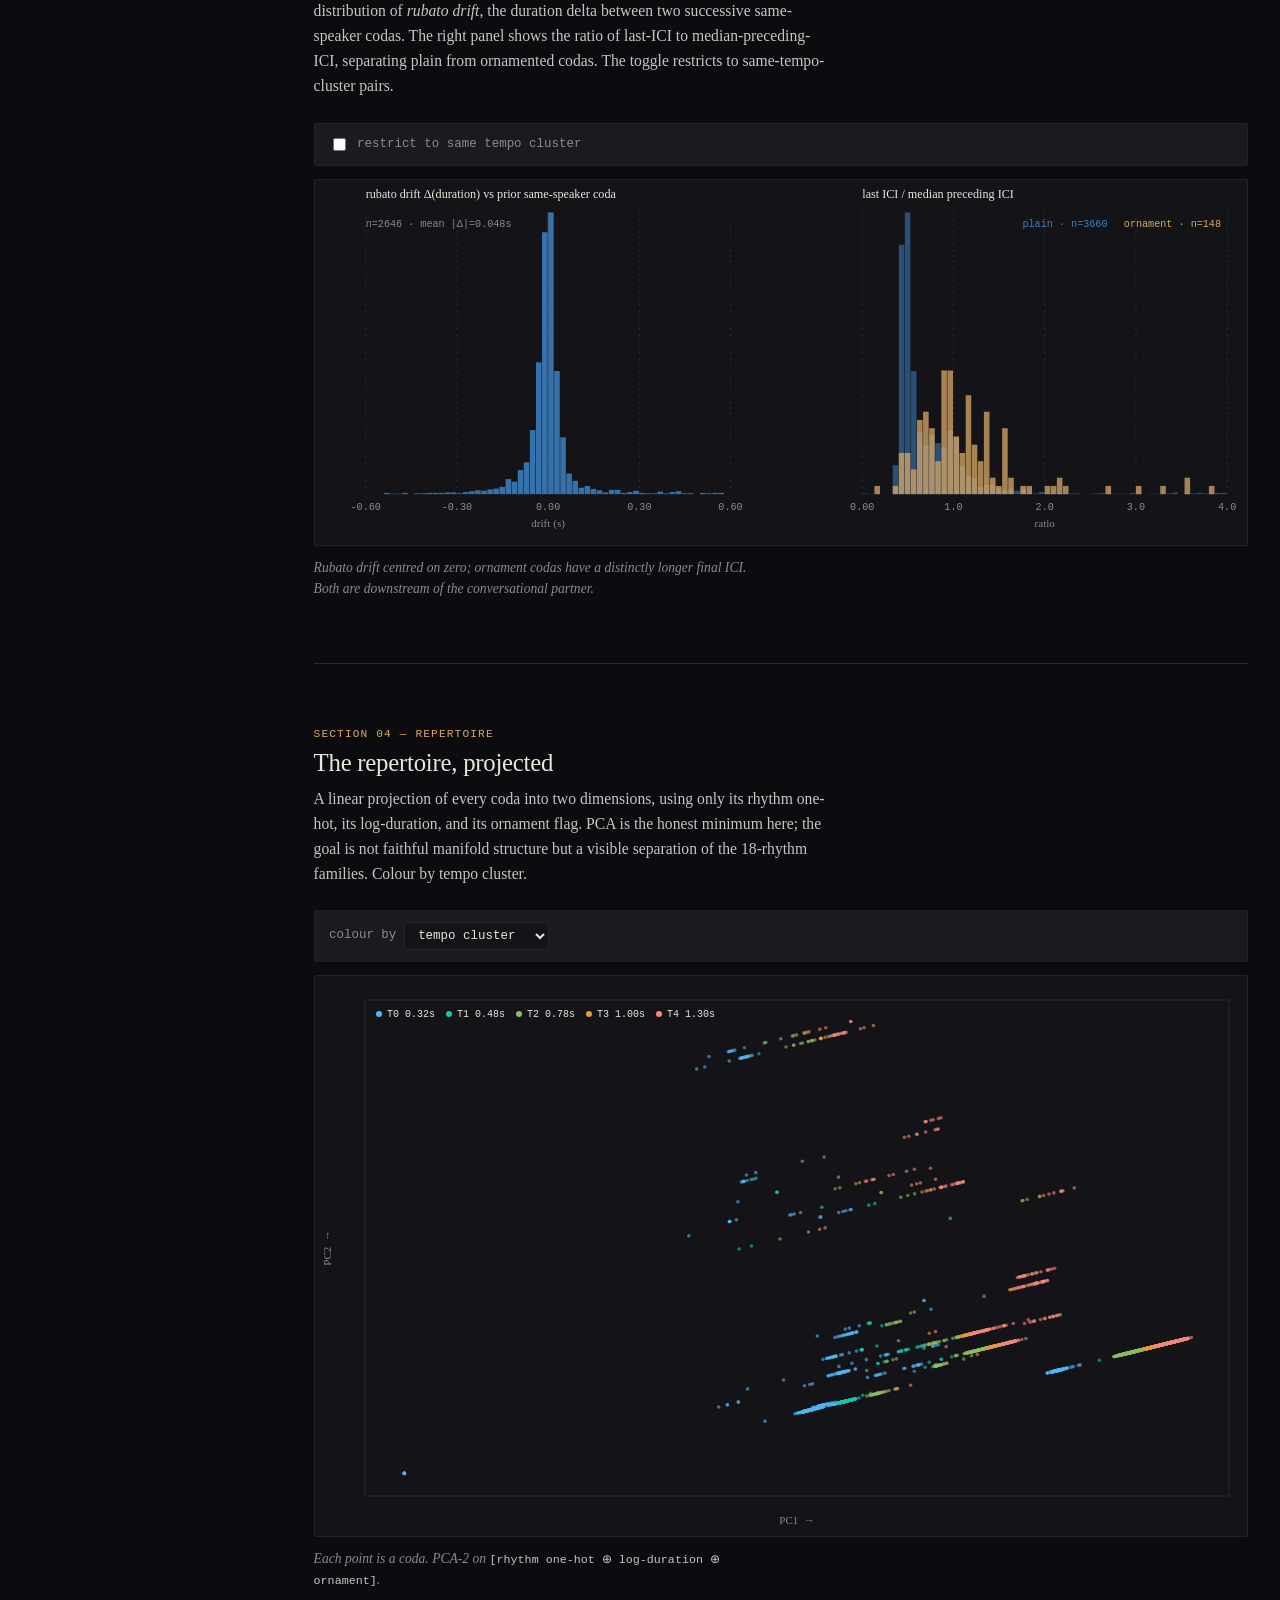
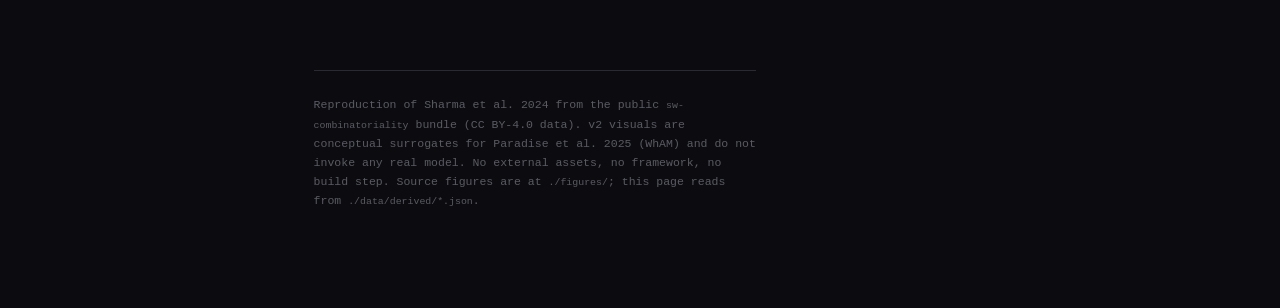
==== commit bdf4cbe3: "v3: hydroacoustics tab — rasterplot, LTSA heat-clock, PPI sweep Third sibling tab added with three s" ====
--- a/web/index.html
+++ b/web/index.html
@@ -4,13 +4,13 @@
 <meta charset="utf-8" />
 <meta name="viewport" content="width=device-width, initial-scale=1" />
 <title>The Phonetics of a Sperm Whale — a reproduction</title>
-<link rel="stylesheet" href="styles.css?v=d0a1610d" />
+<link rel="stylesheet" href="styles.css?v=0215de45" />
   <meta http-equiv="Cache-Control" content="no-cache, no-store, must-revalidate">
   <meta http-equiv="Pragma" content="no-cache">
   <meta http-equiv="Expires" content="0">
-  <meta name="cb" content="d0a1610d">
-  <link rel="icon" type="image/svg+xml" href="public/cb-shapes/16.svg?v=d0a1610d">
-  <script src="public/cb-badge.js?v=d0a1610d" defer></script>
+  <meta name="cb" content="0215de45">
+  <link rel="icon" type="image/svg+xml" href="public/cb-shapes/02.svg?v=0215de45">
+  <script src="public/cb-badge.js?v=0215de45" defer></script>
 </head>
 <body>
 <div class="page">
@@ -28,6 +28,11 @@
     <li><a href="#v2/translation">Translation lattice</a></li>
     <li><a href="#v2/unmask">Token-stream unmask</a></li>
   </ol>
+  <ol id="toc-v3" class="toc-list" hidden>
+    <li><a href="#v3/rasterplot">Click-train rasterplot</a></li>
+    <li><a href="#v3/ltsa">LTSA corpus heat-clock</a></li>
+    <li><a href="#v3/ppi">PPI sonar sweep</a></li>
+  </ol>
   <dl class="meta" id="dataset-meta">
     <dt>source</dt><dd>sw-combinatoriality</dd>
     <dt>codas</dt><dd id="m-codas">—</dd>
@@ -47,6 +52,10 @@
     <button id="tab-v2" class="tab-button" role="tab" aria-selected="false" data-tab="v2">
       <span class="tab-num">v2</span><span class="tab-label">acoustic models</span>
       <span class="tab-meta">Paradise et&nbsp;al. 2025 — WhAM</span>
+    </button>
+    <button id="tab-v3" class="tab-button" role="tab" aria-selected="false" data-tab="v3">
+      <span class="tab-num">v3</span><span class="tab-label">hydroacoustics</span>
+      <span class="tab-meta">live · pausable · 2005&ndash;2018</span>
     </button>
   </nav>
 
@@ -350,6 +359,132 @@
 
   </div><!-- /v2 pane -->
 
+  <!-- ============================ V3 GROUP ============================ -->
+  <div class="tab-pane" data-pane="v3" hidden>
+
+  <header class="cover">
+    <div class="eyebrow">CETI visuals — v3</div>
+    <h1>The <em>hydroacoustic frame</em>,<br/>read across the deployment.</h1>
+    <p class="lede">
+      Three canonical hydroacoustic displays, applied to the EC-1 coda corpus.
+      A single playback clock sweeps the 2005&ndash;2018 record across all
+      three views at once: a click-train rasterplot makes each exchange feel
+      alive, an LTSA-style heat-clock collapses 8,719 codas into a 13-year
+      density grid, and a stylised PPI sweep tracks which rhythm clusters
+      dominate as the deployment unfolds. Pausable; speed-controllable;
+      audio is opt-in.
+    </p>
+    <p class="citation">
+      Display vocabulary per <em>HYDROACOUSTICS.md</em>. Source data:
+      Project&nbsp;CETI EC-1 corpus (Sharma et&nbsp;al., 2024). No PII; no
+      framework; vanilla&nbsp;ES modules with canvas&nbsp;2D and SVG.
+    </p>
+  </header>
+
+  <!-- Sticky playback clock controls -->
+  <div class="v3-clockbar" id="v3-clockbar">
+    <button id="v3-playpause" class="v3-playbtn" type="button" aria-label="play/pause">▶</button>
+    <div class="v3-speed" role="group" aria-label="playback speed">
+      <button data-speed="0.5" type="button">0.5×</button>
+      <button data-speed="1" type="button" class="is-active">1×</button>
+      <button data-speed="2" type="button">2×</button>
+      <button data-speed="4" type="button">4×</button>
+    </div>
+    <input id="v3-scrubber" type="range" min="0" max="1000" step="1" value="0" />
+    <span id="v3-readout" class="mono">2005-01</span>
+  </div>
+
+  <!-- 1. CLICK-TRAIN RASTERPLOT -->
+  <section class="visual" id="v3/rasterplot">
+    <header>
+      <h2><span class="num">Section 01 — exchange-scale</span>Click-train rasterplot</h2>
+      <p class="blurb">
+        One coda = one horizontal lane. Each click on that coda is a vertical
+        tick positioned by its cumulative ICI. The teal playhead sweeps
+        left-to-right at the global tempo; as it crosses each tick, the tick
+        flashes and decays over about 300&nbsp;ms. The result is a tactile
+        view of how exchanges unfold in real time — speakers overlapping,
+        ornaments tagging the tail of a coda, rubato visible as tempo drift
+        across consecutive same-colour lanes.
+      </p>
+    </header>
+    <div class="controls">
+      <label>exchange
+        <select id="rp-select"></select>
+      </label>
+      <button id="rp-audio" type="button">♪ audio off</button>
+      <span style="flex: 1"></span>
+      <span id="rp-summary" style="color: var(--muted);"></span>
+    </div>
+    <div class="viz-frame" id="rp-frame">
+      <canvas id="rasterplot-canvas" width="900" height="320"></canvas>
+      <div class="tooltip" id="rp-tooltip" style="opacity: 0;"></div>
+    </div>
+    <p class="caption">
+      Caller&nbsp;A in <span class="mono" style="color:#3b82c4">paper&nbsp;blue</span>,
+      Caller&nbsp;B in <span class="mono" style="color:#e08a3c">paper&nbsp;orange</span>.
+      Amber rings flag ornamented coda tails. The audio toggle synthesises a
+      5&nbsp;kHz exp-decay click per tick — opt-in, scheduled from the same
+      cursor as the playhead.
+    </p>
+  </section>
+
+  <!-- 2. LTSA CORPUS HEAT-CLOCK -->
+  <section class="visual" id="v3/ltsa">
+    <header>
+      <h2><span class="num">Section 02 — corpus-scale</span>LTSA corpus heat-clock</h2>
+      <p class="blurb">
+        Long-Term Spectral Average is the canonical hydroacoustic move for
+        collapsing a long deployment into a single readable frame. Dataset&nbsp;1
+        of <em>sw-combinatoriality</em> carries the calendar Date for each of
+        its 8,719 codas but no time-of-day, so the LTSA here reduces to a 2-D
+        density: months across (2005&ndash;2017, 156 columns), day-of-week
+        down (Mon&ndash;Sun). The teal cursor sweeps left-to-right at the
+        global tempo; click any cell to jump.
+      </p>
+    </header>
+    <div class="controls">
+      <span id="ltsa-summary" style="color: var(--muted);"></span>
+    </div>
+    <div class="viz-frame" id="ltsa-frame">
+      <svg id="ltsa-svg" viewBox="0 0 1100 320" preserveAspectRatio="xMidYMid meet"></svg>
+    </div>
+    <p class="caption">
+      Cell shading = <span class="mono">log(count&nbsp;+&nbsp;1)</span>, baked
+      through an OKLCH magma-like ramp (perceptually uniform — no rainbow).
+      Dataset&nbsp;1 carries date but not time-of-day; LTSA reduces to
+      deployment-month density.
+    </p>
+  </section>
+
+  <!-- 3. PPI ROTATING SONAR SWEEP -->
+  <section class="visual" id="v3/ppi">
+    <header>
+      <h2><span class="num">Section 03 — categorical</span>PPI sonar sweep</h2>
+      <p class="blurb">
+        Plan Position Indicator: a rotating radar-style sweep. Eighteen spokes,
+        one per rhythm cluster, distributed uniformly around the bearing
+        circle. Spoke length = number of codas in that rhythm cluster within
+        a sliding window centred on the global clock cursor. The sweep
+        rotates at six rpm (one full revolution per ten seconds at 1×),
+        leaving a teal alpha-decay trail.
+      </p>
+    </header>
+    <div class="controls">
+      <span id="ppi-summary" style="color: var(--muted);"></span>
+    </div>
+    <div class="viz-frame" id="ppi-frame">
+      <canvas id="ppi-canvas" width="900" height="380"></canvas>
+    </div>
+    <p class="caption">
+      Stylised PPI. Rhythm clusters are mapped to bearing for visualisation —
+      not a real bearing-array output. The sweep timing is the deployment
+      timeline scrubbing through the dataset.
+    </p>
+  </section>
+
+  </div><!-- /v3 pane -->
+
   <footer class="foot">
     Reproduction of Sharma et&nbsp;al. 2024 from the public
     <span class="mono">sw-combinatoriality</span> bundle (CC&nbsp;BY-4.0 data).
@@ -362,6 +497,6 @@
 </main>
 </div>
 
-<script type="module" src="app.js?v=d0a1610d"></script>
+<script type="module" src="app.js?v=0215de45"></script>
 </body>
 </html>
--- a/web/styles.css
+++ b/web/styles.css
@@ -415,6 +415,107 @@
 .controls input[type="range"]:focus { border-color: var(--teal); }
 .controls .mono { color: var(--ink-soft); font-size: 0.74rem; }
 
+/* v3 clock bar ------------------------------------------------------------ */
+
+.v3-clockbar {
+  position: sticky;
+  top: 0;
+  z-index: 30;
+  display: flex;
+  flex-wrap: wrap;
+  align-items: center;
+  gap: 0.6rem 1rem;
+  padding: 0.7rem 0.9rem;
+  background: color-mix(in srgb, var(--surface) 92%, transparent);
+  backdrop-filter: blur(10px);
+  border: 1px solid var(--border);
+  border-radius: 2px;
+  margin: 0 0 2.5rem;
+  font-family: var(--mono);
+  font-size: 0.78rem;
+}
+
+.v3-playbtn {
+  appearance: none;
+  background: var(--bg-elevated);
+  color: var(--ink);
+  border: 1px solid var(--border);
+  font-family: var(--mono);
+  font-size: 0.86rem;
+  padding: 0.3rem 0.65rem;
+  border-radius: 2px;
+  cursor: pointer;
+  min-width: 2.4rem;
+  text-align: center;
+}
+.v3-playbtn:hover { border-color: var(--teal); color: var(--teal); }
+.v3-playbtn.is-on { color: var(--amber); border-color: color-mix(in srgb, var(--amber) 50%, transparent); }
+
+.v3-speed {
+  display: inline-flex;
+  gap: 0;
+  border: 1px solid var(--border);
+  border-radius: 2px;
+  overflow: hidden;
+}
+.v3-speed button {
+  appearance: none;
+  background: var(--bg-elevated);
+  color: var(--muted);
+  border: none;
+  border-left: 1px solid var(--border);
+  font-family: var(--mono);
+  font-size: 0.74rem;
+  padding: 0.3rem 0.5rem;
+  cursor: pointer;
+}
+.v3-speed button:first-child { border-left: none; }
+.v3-speed button:hover { color: var(--teal); }
+.v3-speed button.is-active {
+  color: var(--amber);
+  background: color-mix(in srgb, var(--amber) 12%, transparent);
+}
+
+.v3-clockbar input[type="range"] {
+  flex: 1;
+  min-width: 14rem;
+  -webkit-appearance: none;
+  appearance: none;
+  height: 0.3rem;
+  background: var(--bg-elevated);
+  border: 1px solid var(--border);
+  border-radius: 2px;
+  outline: none;
+  vertical-align: middle;
+}
+.v3-clockbar input[type="range"]::-webkit-slider-thumb {
+  -webkit-appearance: none;
+  width: 0.7rem;
+  height: 0.95rem;
+  background: var(--teal);
+  border: none;
+  border-radius: 1px;
+  cursor: pointer;
+}
+.v3-clockbar input[type="range"]::-moz-range-thumb {
+  width: 0.7rem;
+  height: 0.95rem;
+  background: var(--teal);
+  border: none;
+  border-radius: 1px;
+  cursor: pointer;
+}
+
+.v3-clockbar #v3-readout {
+  color: var(--ink);
+  letter-spacing: 0.04em;
+  min-width: 5.6rem;
+  text-align: right;
+}
+
+/* Audio toggle button (v3 rasterplot) */
+#rp-audio.is-on { color: var(--amber); border-color: color-mix(in srgb, var(--amber) 50%, transparent); }
+
 /* Grid (alphabet) cell hover ---------------------------------------------- */
 
 .alphabet-cell { cursor: pointer; transition: opacity 100ms; }
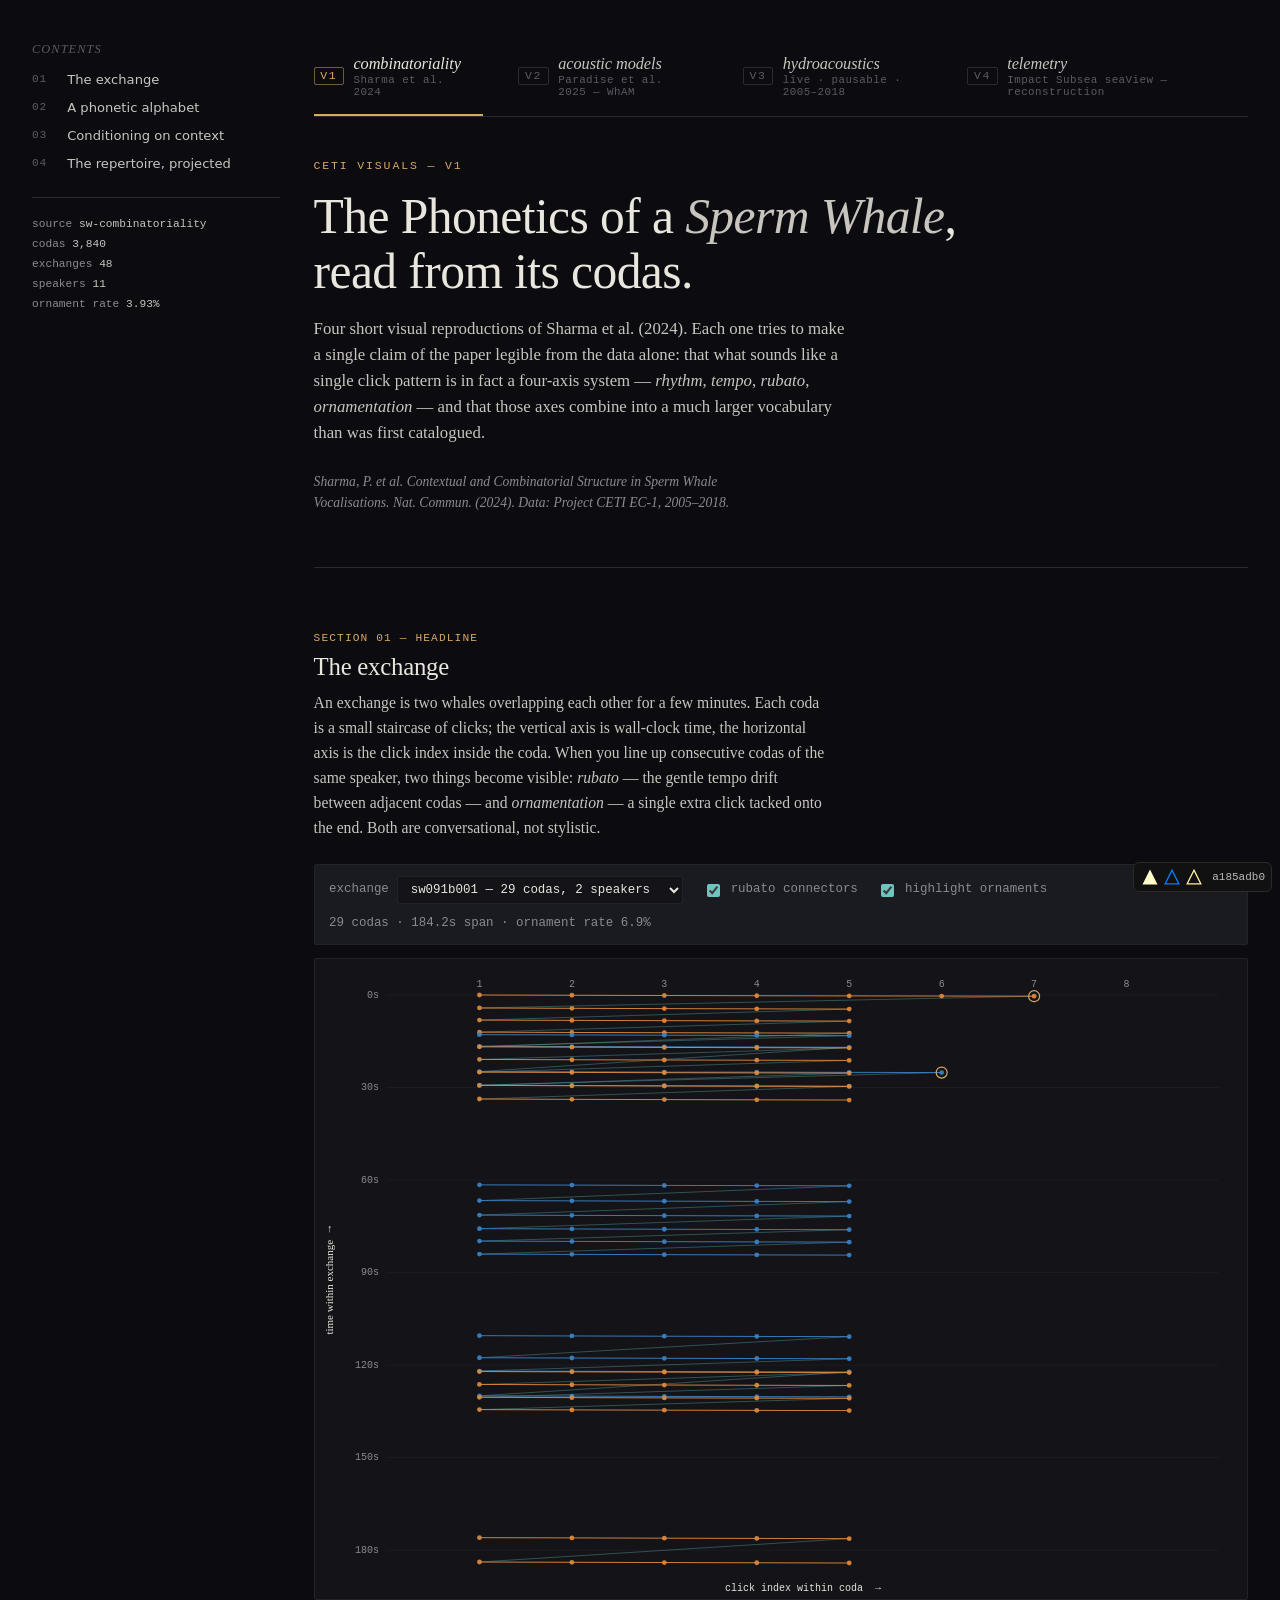
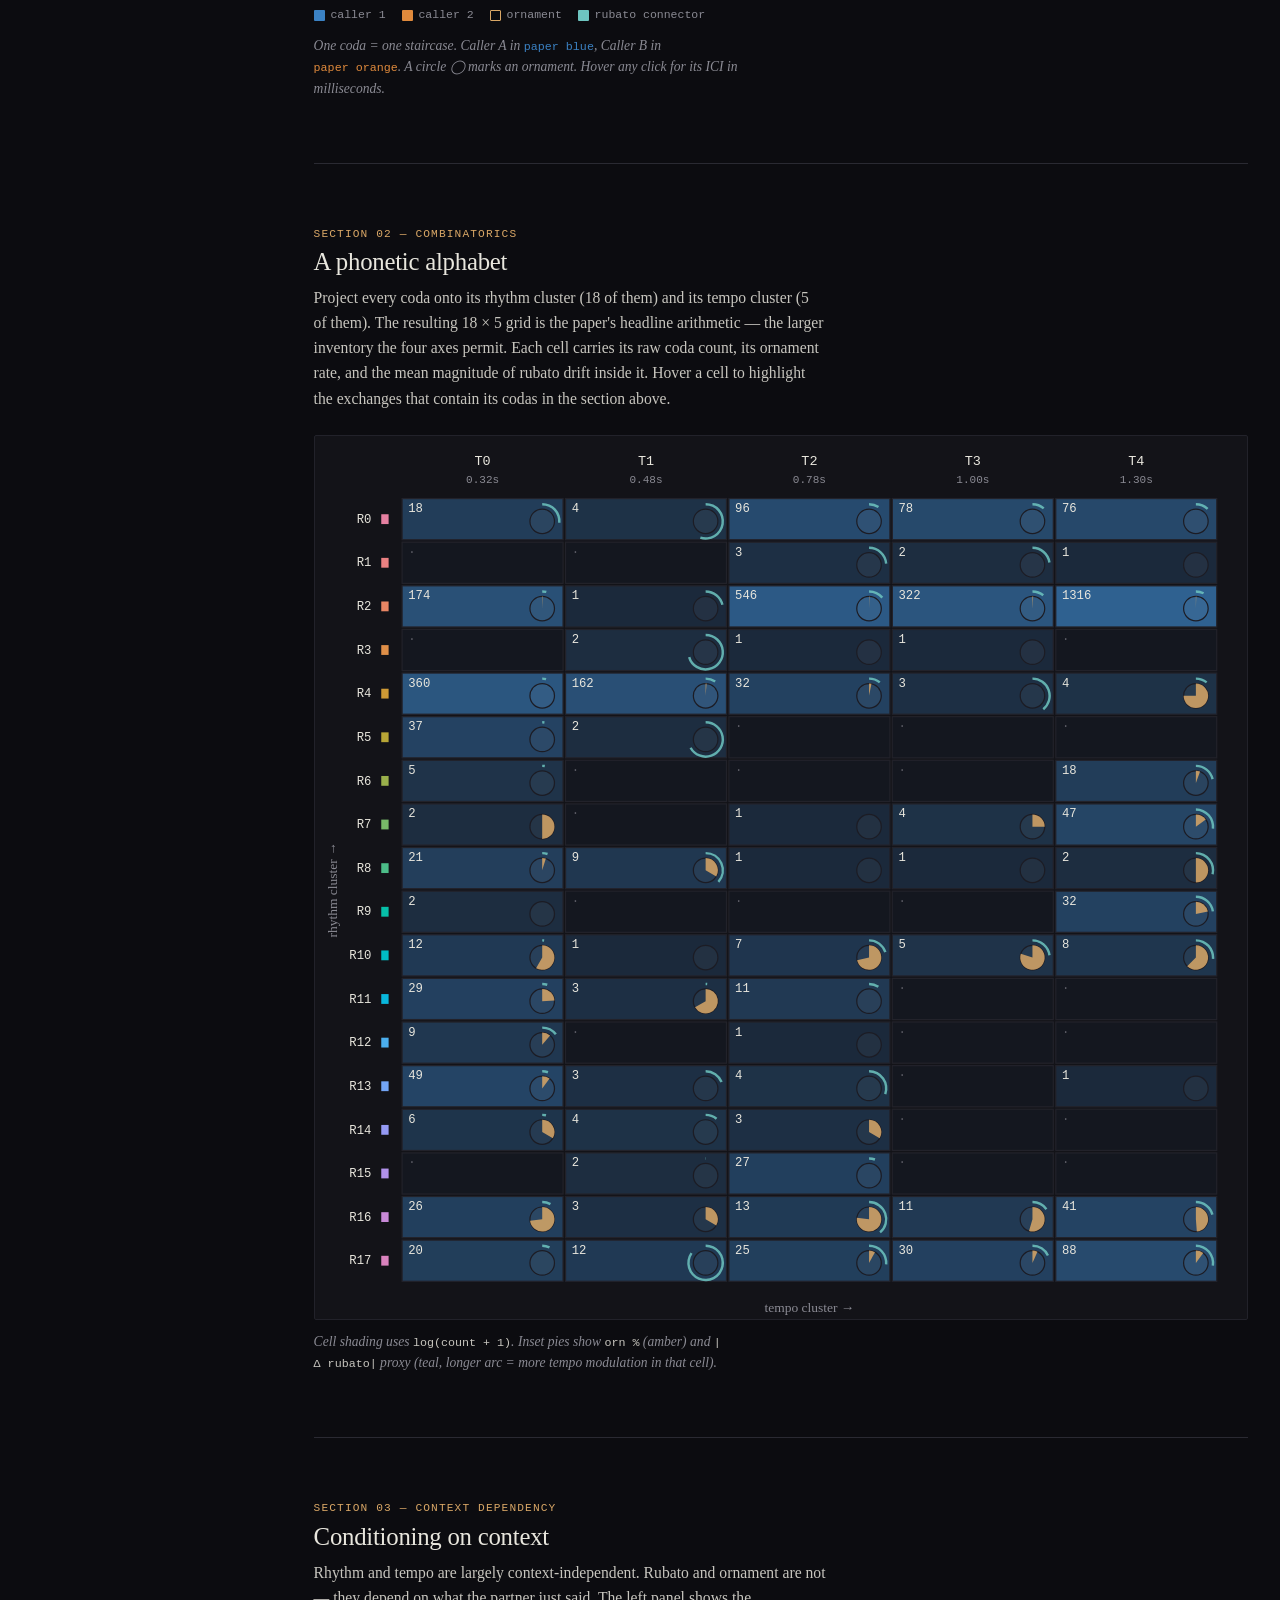
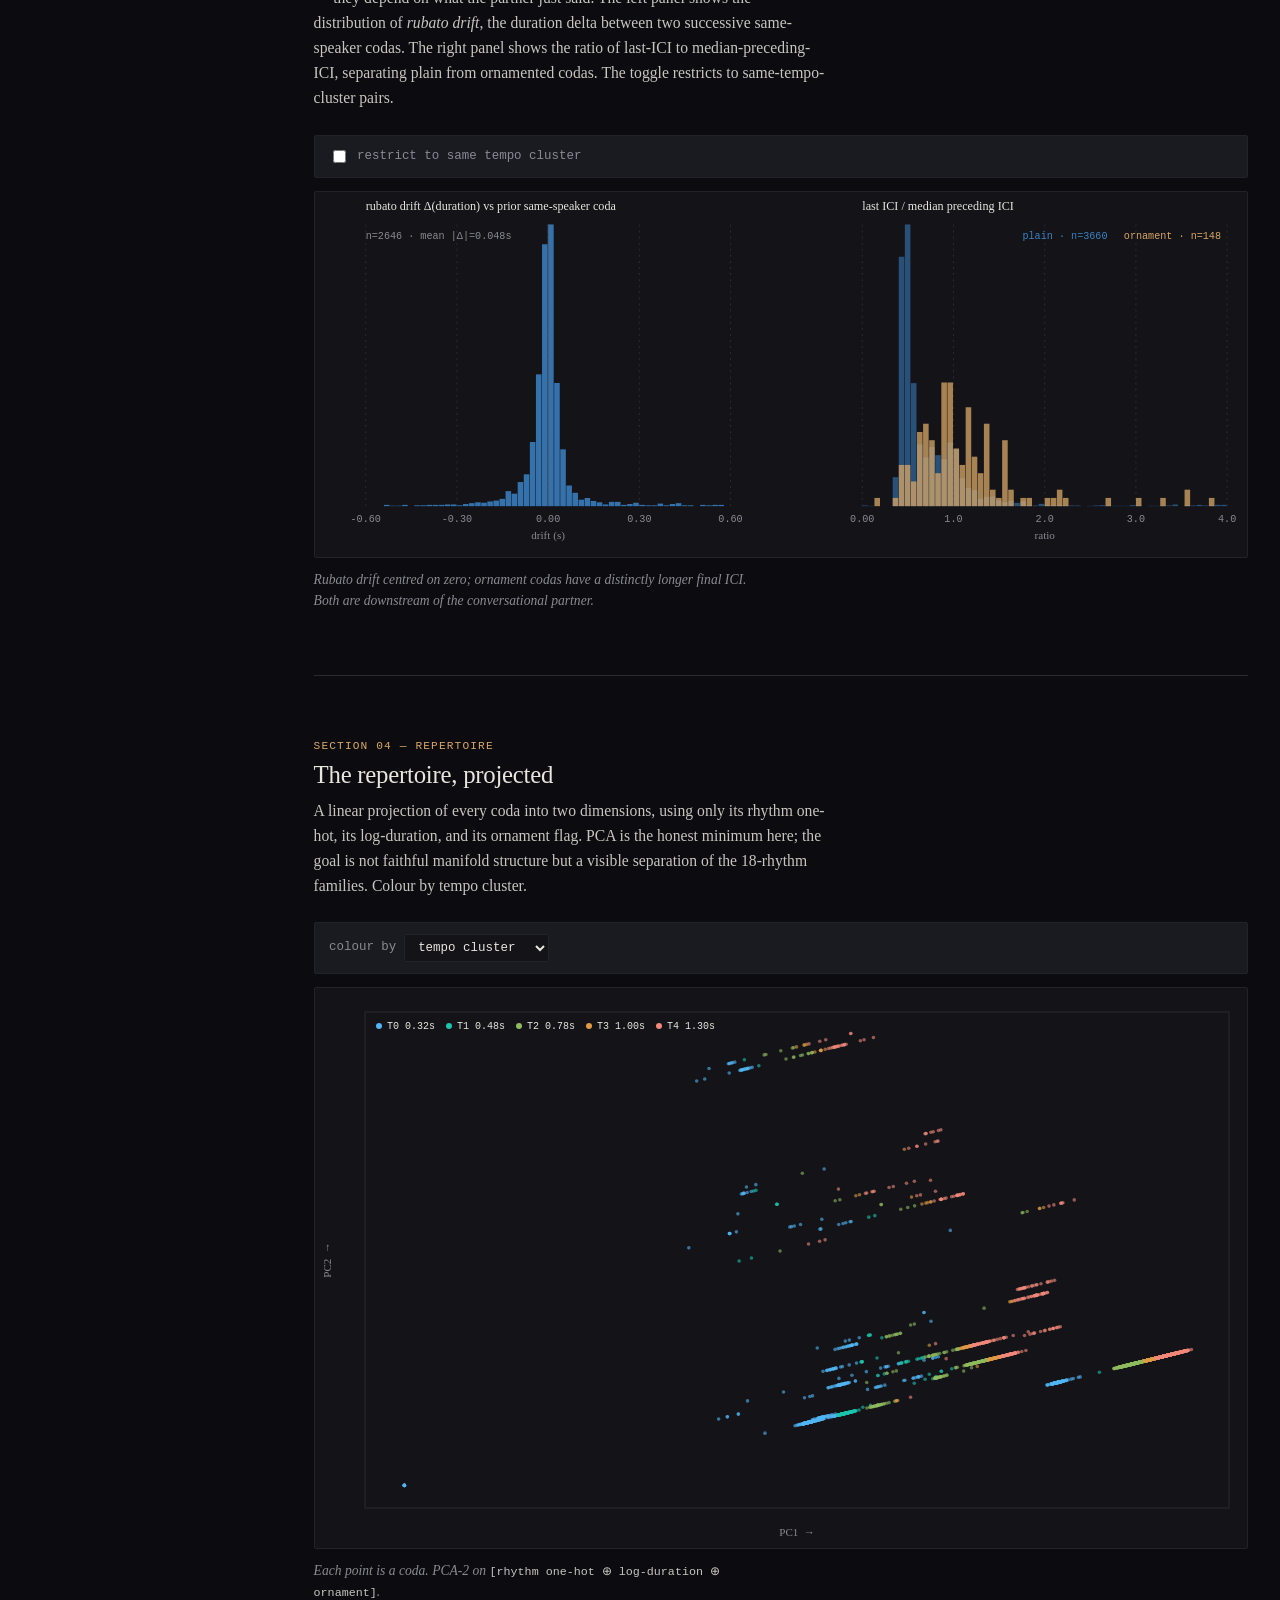
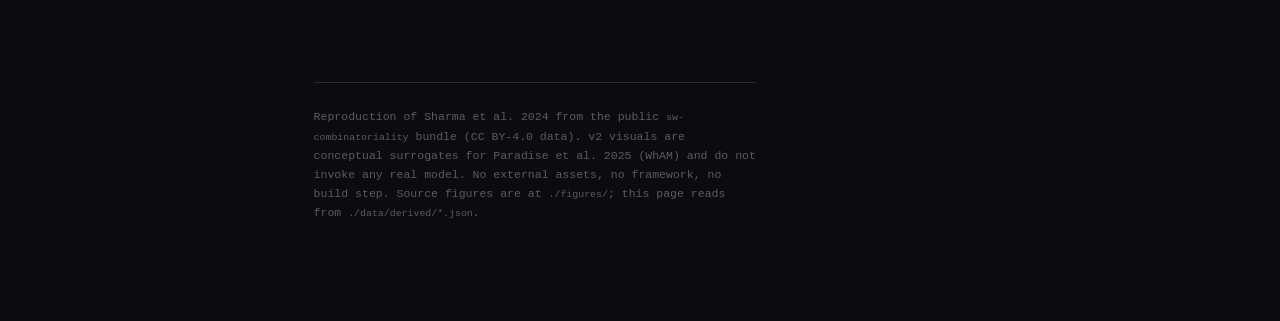
==== commit 798c198b: "v4: telemetry tab — Impact Subsea seaView reconstruction (ISD4000 + ISS360 + ISA500) Adds a fourth t" ====
--- a/web/index.html
+++ b/web/index.html
@@ -4,13 +4,13 @@
 <meta charset="utf-8" />
 <meta name="viewport" content="width=device-width, initial-scale=1" />
 <title>The Phonetics of a Sperm Whale — a reproduction</title>
-<link rel="stylesheet" href="styles.css?v=0215de45" />
+<link rel="stylesheet" href="styles.css?v=a185adb0" />
   <meta http-equiv="Cache-Control" content="no-cache, no-store, must-revalidate">
   <meta http-equiv="Pragma" content="no-cache">
   <meta http-equiv="Expires" content="0">
-  <meta name="cb" content="0215de45">
-  <link rel="icon" type="image/svg+xml" href="public/cb-shapes/02.svg?v=0215de45">
-  <script src="public/cb-badge.js?v=0215de45" defer></script>
+  <meta name="cb" content="a185adb0">
+  <link rel="icon" type="image/svg+xml" href="public/cb-shapes/33.svg?v=a185adb0">
+  <script src="public/cb-badge.js?v=a185adb0" defer></script>
 </head>
 <body>
 <div class="page">
@@ -33,6 +33,11 @@
     <li><a href="#v3/ltsa">LTSA corpus heat-clock</a></li>
     <li><a href="#v3/ppi">PPI sonar sweep</a></li>
   </ol>
+  <ol id="toc-v4" class="toc-list" hidden>
+    <li><a href="#v4/instruments">Instruments strip</a></li>
+    <li><a href="#v4/sonar">ISS360 imaging sonar</a></li>
+    <li><a href="#v4/altimeter">ISA500 altimeter + echogram</a></li>
+  </ol>
   <dl class="meta" id="dataset-meta">
     <dt>source</dt><dd>sw-combinatoriality</dd>
     <dt>codas</dt><dd id="m-codas">—</dd>
@@ -57,6 +62,10 @@
       <span class="tab-num">v3</span><span class="tab-label">hydroacoustics</span>
       <span class="tab-meta">live · pausable · 2005&ndash;2018</span>
     </button>
+    <button id="tab-v4" class="tab-button" role="tab" aria-selected="false" data-tab="v4">
+      <span class="tab-num">v4</span><span class="tab-label">telemetry</span>
+      <span class="tab-meta">Impact&nbsp;Subsea seaView — reconstruction</span>
+    </button>
   </nav>
 
   <!-- ============================ V1 GROUP ============================ -->
@@ -359,6 +368,21 @@
 
   </div><!-- /v2 pane -->
 
+  <!-- Sticky playback clock controls — shared between v3 and v4 panes.
+       Lives outside any pane; visibility gated by a `data-active-tab` body
+       attribute set in app.js, so only v3/v4 show it. -->
+  <div class="v3-clockbar" id="v3-clockbar" data-shared-clock>
+    <button id="v3-playpause" class="v3-playbtn" type="button" aria-label="play/pause">▶</button>
+    <div class="v3-speed" role="group" aria-label="playback speed">
+      <button data-speed="0.5" type="button">0.5×</button>
+      <button data-speed="1" type="button" class="is-active">1×</button>
+      <button data-speed="2" type="button">2×</button>
+      <button data-speed="4" type="button">4×</button>
+    </div>
+    <input id="v3-scrubber" type="range" min="0" max="1000" step="1" value="0" />
+    <span id="v3-readout" class="mono">2005-01</span>
+  </div>
+
   <!-- ============================ V3 GROUP ============================ -->
   <div class="tab-pane" data-pane="v3" hidden>
 
@@ -381,19 +405,6 @@
     </p>
   </header>
 
-  <!-- Sticky playback clock controls -->
-  <div class="v3-clockbar" id="v3-clockbar">
-    <button id="v3-playpause" class="v3-playbtn" type="button" aria-label="play/pause">▶</button>
-    <div class="v3-speed" role="group" aria-label="playback speed">
-      <button data-speed="0.5" type="button">0.5×</button>
-      <button data-speed="1" type="button" class="is-active">1×</button>
-      <button data-speed="2" type="button">2×</button>
-      <button data-speed="4" type="button">4×</button>
-    </div>
-    <input id="v3-scrubber" type="range" min="0" max="1000" step="1" value="0" />
-    <span id="v3-readout" class="mono">2005-01</span>
-  </div>
-
   <!-- 1. CLICK-TRAIN RASTERPLOT -->
   <section class="visual" id="v3/rasterplot">
     <header>
@@ -484,6 +495,132 @@
   </section>
 
   </div><!-- /v3 pane -->
+
+  <!-- ============================ V4 GROUP ============================ -->
+  <div class="tab-pane" data-pane="v4" hidden>
+
+  <header class="cover">
+    <div class="eyebrow">CETI visuals — v4</div>
+    <h1>An <em>underwater operator's console</em>,<br/>reconstructed in the browser.</h1>
+    <p class="lede">
+      A faithful reconstruction of <em>Impact Subsea's seaView</em> operator
+      software — the GUI that pilots watch while flying their ROV near the
+      seabed. Three instrument families are simulated: <em>ISD4000</em>
+      (depth, temperature, attitude), <em>ISS360</em> (360°
+      mechanically-scanning imaging sonar), and <em>ISA500</em> (downward
+      altimeter with echogram). Pausable, speed-controllable through the
+      same global clock that drives <em>v3</em>.
+    </p>
+    <p class="citation">
+      v4 deliberately violates two of the project's own aesthetic rules: the
+      sonar and echogram use the classic <em>jet</em> colourmap, and the
+      page adopts a dashboard tile layout. Both choices serve the
+      reconstruction brief — recognising the source software at a glance.
+      The numerics come from a small browser-side simulator; no real
+      sensor data is streamed.
+    </p>
+  </header>
+
+  <!-- 1. INSTRUMENT STRIP (six gauges) -->
+  <section class="visual" id="v4/instruments">
+    <header>
+      <h2><span class="num">Section 01 — pose</span>Instruments strip — ISD4000</h2>
+      <p class="blurb">
+        The vehicle's pose, six small dials wide. Depth and pressure from the
+        ISD4000's pressure sensor, water temperature alongside, then a
+        compass dial that rotates under a fixed up-pointing needle. Pitch
+        and roll are aircraft-style attitude indicators with a sky-and-earth
+        horizon; the convention is inherited from aviation because the
+        operator workflow is. The red 7-segment counter at the right tracks
+        cumulative full revolutions — useful when a tether is in play.
+      </p>
+    </header>
+    <div class="v4-gauges-strip">
+      <div class="v4-gauge v4-gauge--depth"><canvas id="v4-g-depth" width="240" height="120"></canvas></div>
+      <div class="v4-gauge v4-gauge--temp"><canvas id="v4-g-temp" width="180" height="120"></canvas></div>
+      <div class="v4-gauge v4-gauge--dial"><canvas id="v4-g-heading" width="160" height="160"></canvas></div>
+      <div class="v4-gauge v4-gauge--dial"><canvas id="v4-g-pitch" width="160" height="160"></canvas></div>
+      <div class="v4-gauge v4-gauge--dial"><canvas id="v4-g-roll" width="160" height="160"></canvas></div>
+      <div class="v4-gauge v4-gauge--turns"><canvas id="v4-g-turns" width="140" height="120"></canvas></div>
+    </div>
+    <p class="caption">
+      All six gauges read from a single shared simulator. The compass dial
+      rotates anti-clockwise to keep the current heading at the top under
+      the fixed amber needle (the source software uses this convention).
+      Numbers are monospaced to lock alignment between frames.
+    </p>
+  </section>
+
+  <!-- 2. ISS360 SONAR -->
+  <section class="visual" id="v4/sonar">
+    <header>
+      <h2><span class="num">Section 02 — imaging sonar</span>ISS360 — 360° polar</h2>
+      <p class="blurb">
+        A 360° mechanically-scanning sonar. A bright red line — the
+        <em>sweep</em> — rotates around the centre at roughly one revolution
+        per four seconds, and the slice immediately behind it is the
+        freshest. As the sweep continues, that slice fades through alpha
+        decay until the next time the sweep crosses it. Range rings at
+        0.5 / 1.0 / 1.5 / 2.0 m; a solid dark deadzone inside 0.3 m.
+        Three world-fixed targets are visible: a pool wall arc, a pipe
+        target, and a small secondary scatterer. As the vehicle yaws, the
+        targets re-project to new bearings on the display.
+      </p>
+    </header>
+    <div class="v4-sonar-wrap">
+      <div class="v4-sonar-frame">
+        <canvas id="v4-sonar-canvas" width="520" height="520"></canvas>
+      </div>
+      <div class="v4-sonar-strip">
+        <span class="v4-strip-key">Gain</span>
+        <span class="v4-strip-bar"><span class="v4-strip-fill" style="width:46%"></span></span>
+        <span class="v4-strip-key">−</span>
+        <span class="v4-strip-val">2.00 m</span>
+        <span class="v4-strip-key">+</span>
+        <span class="v4-strip-key">CHIRP OFF</span>
+        <span class="v4-strip-key">Speed</span>
+        <span class="v4-strip-bar"><span class="v4-strip-fill" style="width:30%"></span></span>
+        <span class="v4-strip-key">Quality</span>
+        <span class="v4-strip-spacer"></span>
+        <span class="v4-strip-val" id="v4-sonar-summary">—</span>
+      </div>
+    </div>
+    <p class="caption">
+      Jet colourmap on return amplitude — perceptually non-uniform, chosen
+      deliberately to match the source instrument. Sweep direction is
+      clockwise; bearing zero in the local frame is screen-up. The display
+      is in the vehicle's own frame, so world-fixed targets appear to rotate
+      around the centre as the vehicle yaws.
+    </p>
+  </section>
+
+  <!-- 3. ISA500 ALTIMETER + ECHOGRAM -->
+  <section class="visual" id="v4/altimeter">
+    <header>
+      <h2><span class="num">Section 03 — altimeter</span>ISA500 — distance + echogram</h2>
+      <p class="blurb">
+        A downward-pinging altimeter. The top tile shows the current
+        distance to bottom (or to whatever the beam first hits) and where
+        that distance falls within the safe-to-collision band — green,
+        amber, red. Below is the echogram: each new ping becomes a new
+        column at the right edge, jet-coloured by return intensity, and the
+        column field scrolls left. A cyan line traces the peak-return
+        distance over the last few seconds, which is the value the top
+        tile is reading.
+      </p>
+    </header>
+    <div class="v4-alt-grid">
+      <div class="v4-alt-dist"><canvas id="v4-alt-dist-canvas" width="320" height="120"></canvas></div>
+      <div class="v4-alt-echo"><canvas id="v4-alt-echo-canvas" width="600" height="240"></canvas></div>
+    </div>
+    <p class="caption" id="v4-alt-summary-cap">
+      The traffic-light bar is fixed at 0 – 3 m range; the cursor moves
+      with the live distance. Echogram scrolls right-to-left. Both panels
+      pause when the global clock pauses.
+    </p>
+  </section>
+
+  </div><!-- /v4 pane -->
 
   <footer class="foot">
     Reproduction of Sharma et&nbsp;al. 2024 from the public
@@ -497,6 +634,6 @@
 </main>
 </div>
 
-<script type="module" src="app.js?v=0215de45"></script>
+<script type="module" src="app.js?v=a185adb0"></script>
 </body>
 </html>
--- a/web/styles.css
+++ b/web/styles.css
@@ -516,6 +516,132 @@
 /* Audio toggle button (v3 rasterplot) */
 #rp-audio.is-on { color: var(--amber); border-color: color-mix(in srgb, var(--amber) 50%, transparent); }
 
+/* --------------------------------------------------------------------- */
+/* v4 — Impact Subsea seaView reconstruction.                            */
+/* DELIBERATE aesthetic override for v4 only: dashboard tile layout.     */
+/* --------------------------------------------------------------------- */
+
+.v3-clockbar[hidden] { display: none; }
+
+.v4-gauges-strip {
+  display: grid;
+  grid-template-columns: repeat(6, 1fr);
+  gap: 0.4rem;
+  background: #0a0b0e;
+  border: 1px solid var(--border);
+  border-radius: 2px;
+  padding: 0.4rem;
+  margin: 1rem 0 0.7rem;
+}
+.v4-gauge {
+  background: #0e0f12;
+  border: 1px solid #1c1e24;
+  border-radius: 2px;
+  position: relative;
+  overflow: hidden;
+}
+.v4-gauge canvas {
+  display: block;
+  width: 100%;
+}
+.v4-gauge--depth canvas, .v4-gauge--temp canvas, .v4-gauge--turns canvas {
+  height: 110px;
+}
+.v4-gauge--dial canvas {
+  height: 140px;
+}
+@media (max-width: 900px) {
+  .v4-gauges-strip { grid-template-columns: repeat(3, 1fr); }
+}
+@media (max-width: 540px) {
+  .v4-gauges-strip { grid-template-columns: repeat(2, 1fr); }
+}
+
+/* Sonar panel ------------------------------------------------------------ */
+
+.v4-sonar-wrap {
+  display: flex;
+  flex-direction: column;
+  background: #0a0b0e;
+  border: 1px solid var(--border);
+  border-radius: 2px;
+  padding: 0.6rem;
+  margin: 1rem 0 0.7rem;
+}
+.v4-sonar-frame {
+  position: relative;
+  aspect-ratio: 1 / 1;
+  max-width: 640px;
+  width: 100%;
+  margin: 0 auto;
+}
+.v4-sonar-frame canvas {
+  display: block;
+  width: 100%;
+  height: 100%;
+  background: #000;
+  border: 1px solid #1c1e24;
+  border-radius: 2px;
+}
+.v4-sonar-strip {
+  display: flex;
+  align-items: center;
+  gap: 0.7rem;
+  margin-top: 0.5rem;
+  padding: 0.3rem 0.6rem;
+  background: #0e0f12;
+  border: 1px solid #1c1e24;
+  border-radius: 2px;
+  font-family: var(--mono);
+  font-size: 0.7rem;
+  color: var(--muted);
+}
+.v4-strip-key { color: var(--muted); }
+.v4-strip-val { color: var(--ink); letter-spacing: 0.04em; }
+.v4-strip-bar {
+  display: inline-block;
+  width: 56px;
+  height: 6px;
+  background: #1a1c22;
+  border-radius: 2px;
+  position: relative;
+  overflow: hidden;
+}
+.v4-strip-fill {
+  display: block;
+  height: 100%;
+  background: var(--teal);
+}
+.v4-strip-spacer { flex: 1; }
+
+/* Altimeter panel -------------------------------------------------------- */
+
+.v4-alt-grid {
+  display: grid;
+  grid-template-columns: minmax(220px, 1fr) minmax(0, 2.2fr);
+  gap: 0.4rem;
+  margin: 1rem 0 0.7rem;
+}
+@media (max-width: 760px) {
+  .v4-alt-grid { grid-template-columns: 1fr; }
+}
+.v4-alt-dist, .v4-alt-echo {
+  background: #0e0f12;
+  border: 1px solid #1c1e24;
+  border-radius: 2px;
+  overflow: hidden;
+}
+.v4-alt-dist canvas {
+  display: block;
+  width: 100%;
+  height: 140px;
+}
+.v4-alt-echo canvas {
+  display: block;
+  width: 100%;
+  height: 240px;
+}
+
 /* Grid (alphabet) cell hover ---------------------------------------------- */
 
 .alphabet-cell { cursor: pointer; transition: opacity 100ms; }
